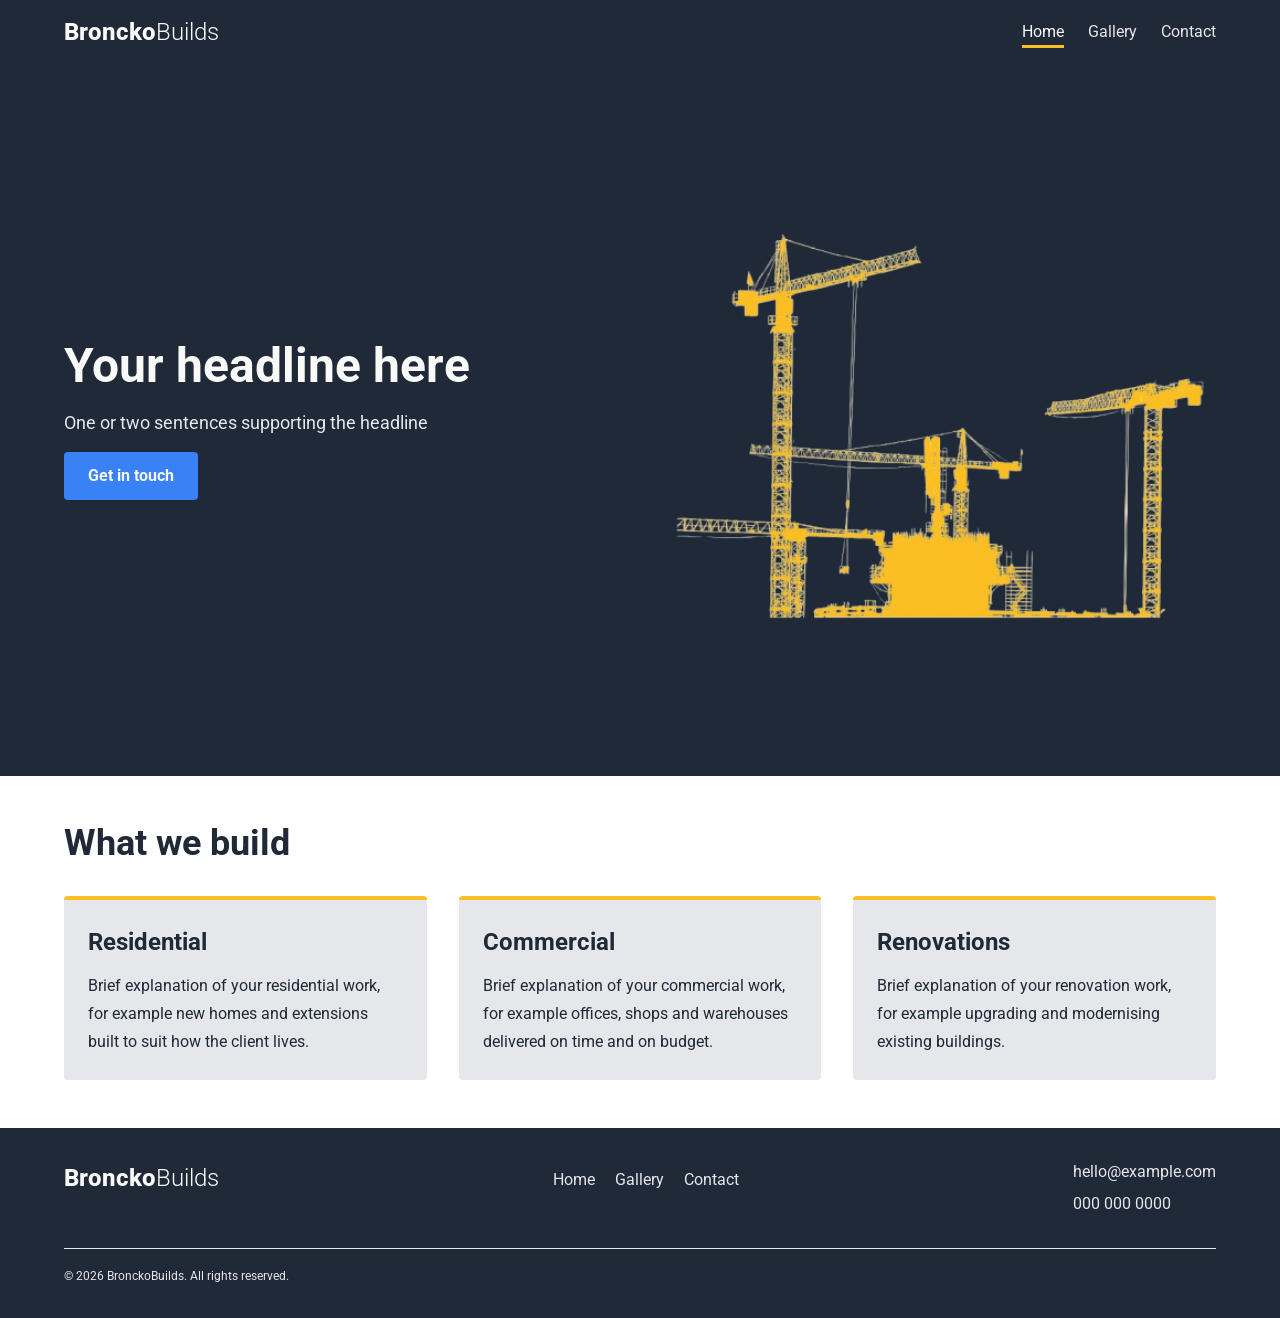
==== index.html @ 279ed34f "services section added" ====
<!DOCTYPE html>
<html lang="en">
<head>
    <meta charset="UTF-8">
    <meta name="viewport" content="width=device-width, initial-scale=1.0">
    <link rel="stylesheet" href="./css/index.css">
    
    <!-- Preconnect: warms up DNS + TCP + TLS to Google's font servers -->
    <link rel="preconnect" href="https://fonts.googleapis.com">
    <link rel="preconnect" href="https://fonts.gstatic.com" crossorigin>

<!-- The font itself — only the weights you actually use -->
    <link href="https://fonts.googleapis.com/css2?family=Roboto:wght@300;400;500;700;800&display=swap" rel="stylesheet">   
    <title>Business Landing Page</title>
</head>
<body>
 
    <!-- Header -->
    <header class="nav-bar">
        <a href="index.html" class="logo">Broncko<span class="span-logo">Builds</span></a>

        <input type="checkbox" id="nav-toggle" class="nav-check" aria-label="Toggle Menu">
          <label for="nav-toggle" class="nav-toggle" aria-hidden="true">
             <span class="bar"></span>
             <span class="bar"></span>
             <span class="bar"></span>
          </label>
        <nav class="main-nav" aria-label="Main">
          <ul class="nav-links">
             <li><a href="index.html" class="nav-link" aria-current="page">Home</a></li>
             <li><a href="gallery.html" class="nav-link">Gallery</a></li>
             <li><a href="contact.html" class="nav-link">Contact</a></li>
          </ul>
    </nav>
    </header>

    <!-- Main Content -->
     <main>
     <section class="hero" aria-labelledby="hero-title">
       <div class="hero-text">
        <h1 id="hero-title" class="hero-title">Your headline here</h1>
        <p class="hero-subtitle">One or two sentences supporting the headline</p>
        <a href="contact.html" class="hero-button">Get in touch</a>
       </div>

       <img src="./assets/images/hero-image.png" alt="hero image" class="hero-image">
     </section>

     <section class="services" aria-labelledby="services-title">
        <h2 id="services-title" class="section-title">What we build</h2>

        <ul class="service-list">
            <li class="service-card">
                <h3 class="service-title">Residential</h3>
                <p class="service-text">Brief explanation of your residential work, 
                    for example new homes and extensions built to suit how the client lives.</p>
            </li>

            <li class="service-card">
                <h3 class="service-title">Commercial</h3>
                <p class="service-text">Brief explanation of your commercial work, 
                    for example offices, shops and warehouses delivered on time and on budget.</p>
            </li>

            <li class="service-card">
                <h3 class="service-title">Renovations</h3>
                <p class="service-text">Brief explanation of your renovation work, 
                    for example upgrading and modernising existing buildings.</p>
            </li>
        </ul>
     </section>
     </main>

    <!-- Footer -->
     <footer class="site-footer">
        <div class="footer-content">
            <a href="index.html" class="footer-brand">Broncko<span class="span-logo">Builds</span></a>

            <nav aria-label="Footer">
                <ul class="footer-links">
                <li><a href="index.html" class="footer-link">Home</a></li>
                <li><a href="gallery.html" class="footer-link">Gallery</a></li>
                <li><a href="contact.html" class="footer-link">Contact</a></li> 
                </ul>
            </nav>

            <address class="footer-contact">
            <a href="mailto:hello@example.com" class="footer-link">hello@example.com</a>
            <a href="tel:+27000000000" class="footer-link">000 000 0000</a>
        </address>
        </div>
     
     <p class="footer-legal"><small>&copy; 2026 BronckoBuilds. All rights reserved.</small></p>
     </footer>
</body>
</html>
---- css/index.css ----
:root {
    /* ── Colors ── */
    --dark-background-color: #1F2937;
    --header-logo-text-color: #F9FAF8;
    --header-link-text-color: #E5E7EB;
    --hero-main-text-color: #F9FAF8;
    --hero-secondary-text-color: #E5E7EB;
    --information-header-text-color: #1F2937;
    --quote-section-background: #E5E7EB;
    --quote-text-color: #1F2937;
    --button-background-color: #3882F6;
    --accent-color: #FBBF24;
    
     /* ── Type Scale (sizes) ── */
    --text-base:  1.125rem;  /* 18px — secondary, links */
    --text-lg:    1.5rem;    /* 24px — logo */
    --text-2xl:   2.25rem;   /* 36px — info headers, quotes */
    --text-3xl:   3rem;      /* 48px — hero */

    /* ── Line-Height ── */
    --leading-tight:   1.1; /* Large headings (hero, info headers) — short text, rarely wraps */
    --leading-normal:  1.5; /* Body text, links, secondary text — your default */
    --leading-relaxed: 1.75; /* Quotes, long paragraphs, any multi-line block you want to breathe */


    /* ── Weights ── */
    --font-weight-light:     300;
    --font-weight-normal:    400;
    --font-weight-medium:    500;
    --font-weight-bold:      700;
    --font-weight-extrabold: 800;

       /* ── Fonts ── */
    --font-sans: 'Roboto', system-ui, sans-serif;

    /* ── Page Gutter ── */
    --page-gutter: max(2rem, calc((100% - 72rem) / 2)); 
    
}

html {
    scroll-behavior: smooth;
}

@media (prefers-reduced-motion: reduce) {
    html {
    scroll-behavior: auto;
    }
}   

/* ── Reset ── */
*, *::before, *::after { 
    box-sizing: border-box;
}


* {
    margin: 0; 
    padding: 0; 
}

body {
font-family: var(--font-sans);
line-height: var(--leading-normal);
-webkit-font-smoothing: antialiased;
min-height: 100vh;
display: flex;
flex-direction: column;
}

main {
    flex: 1;
}

.nav-bar {
    position: sticky;
    top: 0;
    z-index: 100;
    display: flex;
    flex-wrap: wrap; /* lets the nav drop below the logo */
    justify-content: space-between;
    align-items: center;
    min-height: 4rem;
    padding: 0 var(--page-gutter);
    background: var(--dark-background-color);
    ;
}

.logo {
    color: var(--header-logo-text-color);
    text-decoration: none;
    font-weight: var(--font-weight-extrabold);
    font-size: 24px;

}

.span-logo {
    font-weight: var(--font-weight-light);
    color: var(--header-logo-text-color);

}

/* Hidden visually but NOT display:none, so it stays keyboard-focusable */
.nav-check {
    position: absolute;
    opacity: 0;
    width: 1px;
    height: 1px;
}

/* ------ Hamburger (the label) ------ */
.nav-toggle {
    display: block;
    cursor: pointer;
    padding: 0.5rem;
}

.bar {
    display: block;
    width: 24px;
    height: 3px;
    margin: 5px 0;
    background: var(--header-link-text-color);
    transition: transform 0.25s, opacity 0.25s;
}

.nav-check:focus-visible + .nav-toggle {
    outline: 2px solid var(--button-background-color);
    outline-offset: 4px;
}

.nav-check:checked + .nav-toggle .bar:nth-child(1) {
    transform: translateY(8px) rotate(45deg);
}

.nav-check:checked + .nav-toggle .bar:nth-child(2) {
    opacity: 0;
}

.nav-check:checked + .nav-toggle .bar:nth-child(3) {
    transform: translateY(-8px) rotate(-45deg);
}

.main-nav {
    display: none;
    width: 100%;
    max-height: calc(100vh - 4rem);
    overflow-y: auto;
}

.nav-check:checked ~ .main-nav {
    display: block;
}

.nav-links {
    list-style: none;
    margin: 0;
    padding: 0;
}

.nav-link {
    display: block;
    padding: 0.75rem 0;
    color: var(--header-link-text-color);
    text-decoration: none;
}

.nav-link:hover, .nav-link:focus-visible {
    color: var(--accent-color);
}

.nav-link[aria-current="page"] {
    color: var(--header-logo-text-color);
    text-decoration: underline;
    text-decoration-color: var(--accent-color);
    text-decoration-thickness: 3px;
    text-underline-offset: 0.5rem;

}

/* ---------- Desktop (768px and up) ---------- */
@media (min-width: 768px) {
    .nav-toggle, .nav-check {
        display: none;
    }

    .main-nav {
        display: block;
        width: auto;
        max-height: none;
        overflow: visible;
    }

    .nav-links {
        display: flex;
        gap: 1.5rem;
    }

    .nav-link {
        padding: 0;
    }
}

.hero {
    display: flex;
    flex-direction: column;
    gap: 2rem;
    padding: 3rem var(--page-gutter);
    background: var(--dark-background-color);
}

.hero-text {
    display: flex;
    flex-direction: column;
    align-items: flex-start;
    gap: 1rem;
}

.hero-title {
    font-size: var(--text-3xl);
    line-height: var(--leading-tight);
    color: var(--hero-main-text-color);
}

.hero-subtitle {
    font-size: var(--text-base);
    color: var(--hero-secondary-text-color);
}

.hero-button {
    padding: 0.75rem 1.5rem;
    background: var(--button-background-color);
    color: var(--header-logo-text-color);
    text-decoration: none;
    font-weight: var(--font-weight-bold);
    border-radius: 0.25rem;
}

.hero-button:hover,
.hero-button:focus-visible {
    background: var(--accent-color);
    color: var(--dark-background-color);
}

.hero-image {
    display: block;
    width: 100%;
    height: auto;
}

@media (min-width: 768px) {

    .hero {
        flex-direction: row;
        align-items: center;
         gap: 3rem;               /* more breathing room between text and image */
        padding: 5rem var(--page-gutter);
    }

    .hero-text, .hero-image {
        flex: 1;
        min-width: 0;
    }

    .hero-title {
        font-size: var(--text-3xl);
    }
}

.services {
    padding: 3rem var(--page-gutter);
}

.section-title {
    margin-bottom: 2rem;
    font-size: var(--text-2xl);
    line-height: var(--leading-tight);
    color: var(--information-header-text-color);
}

.service-list {
    list-style: none;
    display: flex;
    flex-direction: column;
    gap: 1.5rem;
}

.service-card {
    padding: 1.5rem;
    background: var(--quote-section-background);
    border-top: 4px solid var(--accent-color);
    border-radius: 0.25rem;
}

.service-title {
    margin-bottom: 0.75rem;
    font-size: var(--text-lg);
    color: var(--information-header-text-color);

}

.service-text {
    color: var(--information-header-text-color);
    line-height: var(--leading-relaxed);
}

@media (min-width: 768px) {
    .services {
        padding: 5rem --page-gutter;
    }

    .service-list {
        flex-direction: row;
        gap: 2rem;
    }

    .service-card {
        flex: 1;
        min-width: 0;
    }
}

/* ---------- Footer ---------- */
.site-footer {
    background: var(--dark-background-color);
    color: var(--header-link-text-color);
    padding: 2rem var(--page-gutter);
}

.footer-content {
    display: flex;
    flex-direction: column;
    gap: 1.5rem;
}

.footer-brand {
    color: var(--header-logo-text-color);
    font-weight: var(--font-weight-extrabold);
    font-size: var(--text-lg);
    font-weight: var(--font-weight-extrabold);
    font-size: var(--text-lg);
    text-decoration: none;
    

}

.footer-links {
    list-style: none;
    display: flex;
    flex-direction: column;
    gap: 0.5rem;
}

.footer-contact {
    font-style: normal;
    display: flex;
    flex-direction: column;
    gap: 0.5rem;
}

.footer-link {
    color: var(--header-link-text-color);
    text-decoration: none;
}

.footer-link:hover,
.footer-link:focus-visible {
    color: var(--accent-color);
}

.footer-legal {
    margin-top: 2rem;
    padding-top: 1rem;
    border-top: 1px solid var(--header-link-text-color);
    font-size: 0.875rem;
}

@media (min-width: 768px) {
    .site-footer { padding: 2rem var(--page-gutter); }

    .footer-content {
        flex-direction: row;
        justify-content: space-between;
    }

    .footer-links {
        flex-direction: row;
        gap: 1.25rem;
    }

    .footer-content nav {
        margin-top: 0.5rem;
    }
}
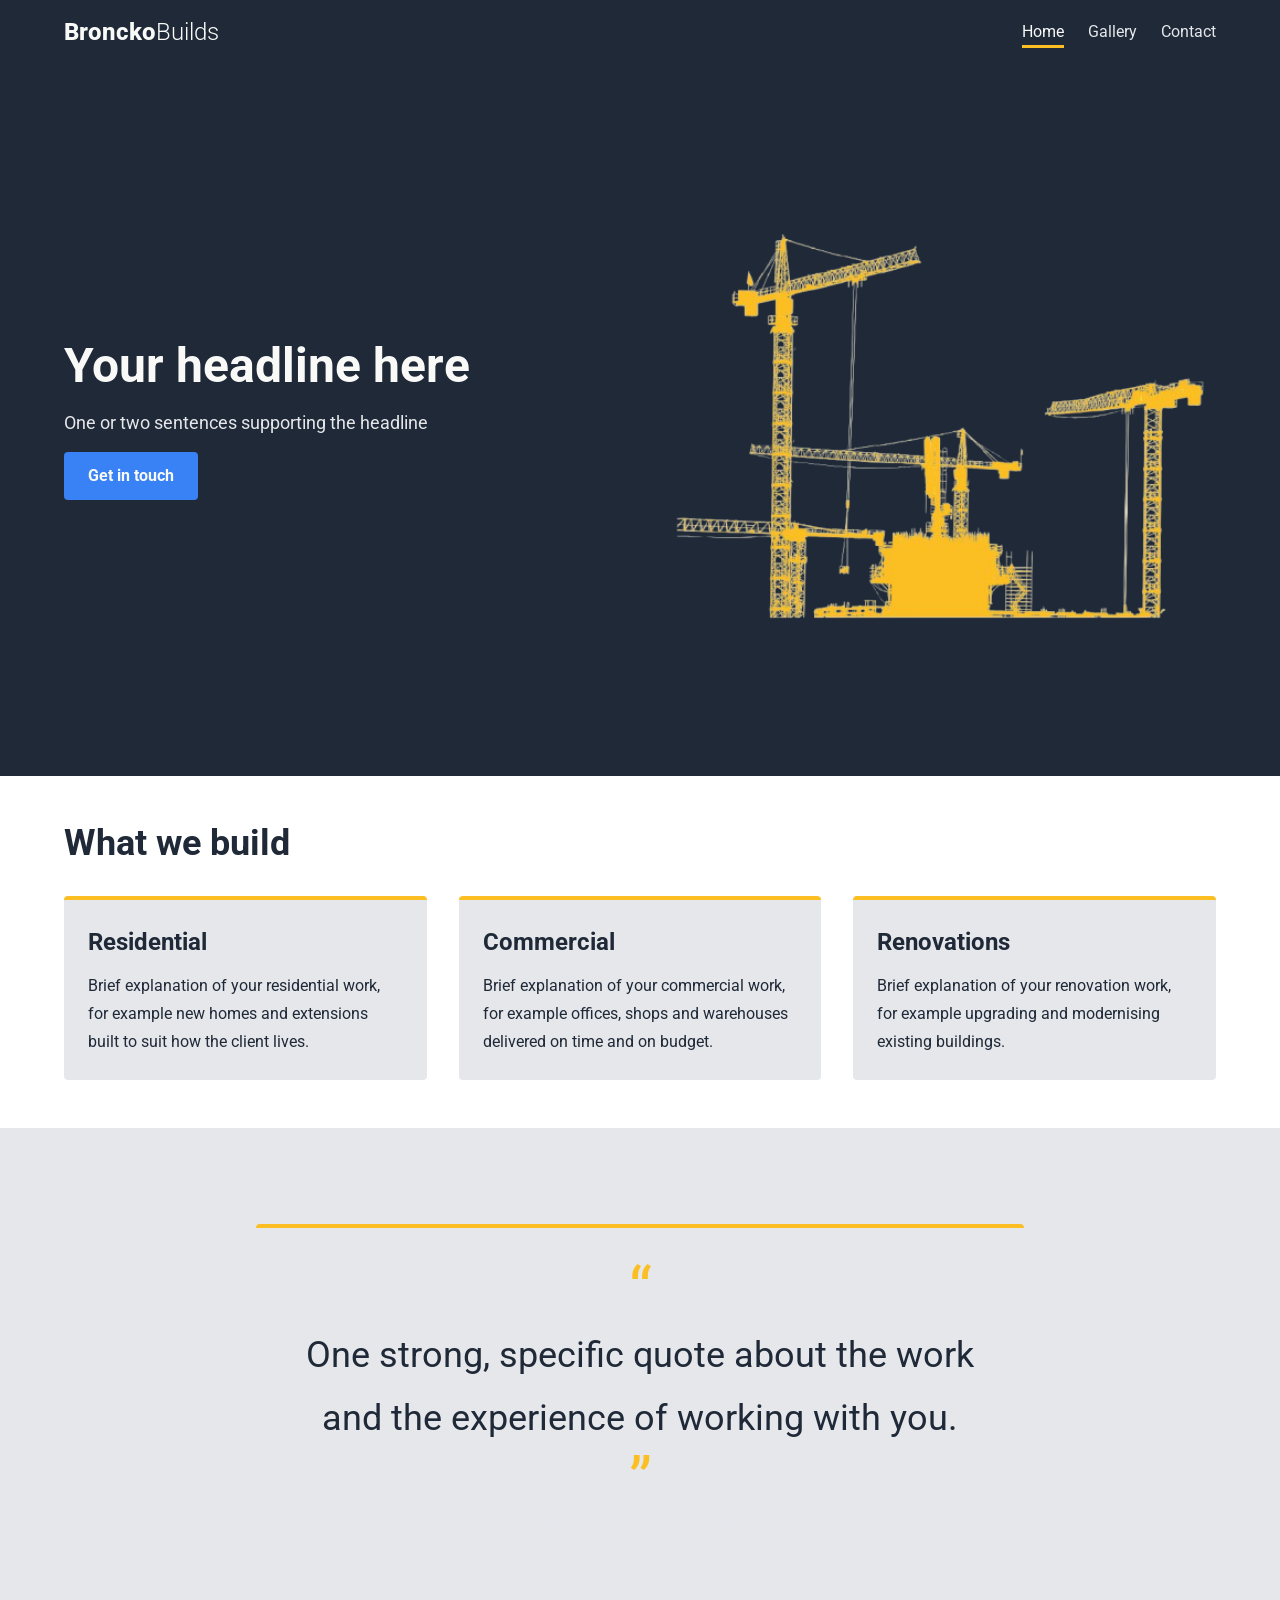
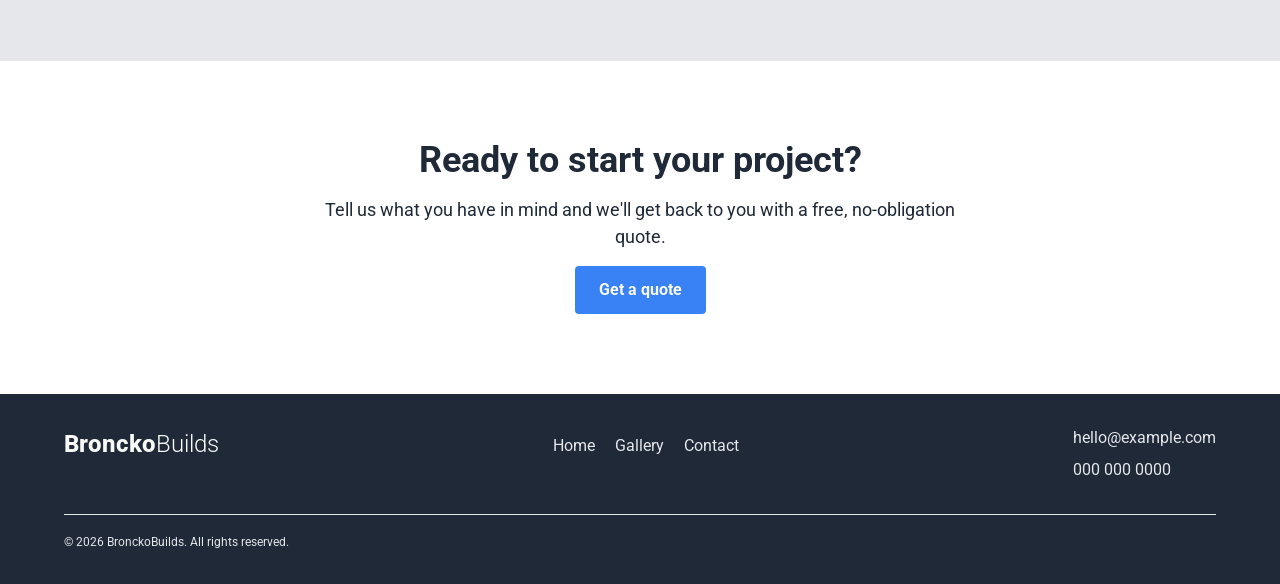
==== commit 3696959b: "review section and quote section added" ====
--- a/index.html
+++ b/index.html
@@ -69,6 +69,24 @@
             </li>
         </ul>
      </section>
+
+     <section class="review" aria-labelledby="review-title">
+         <h2 id="review-title" class="visually-hidden">Client review</h2>
+
+         <figure class="review-figure">
+            <blockquote class="review-quote">
+                <p>One strong, specific quote about the work and the experience of working with you.</p>
+            </blockquote>
+            <figcaption class="review-author">Client Name, Suburb or Company</figcaption>
+         </figure>
+     </section>
+
+     <section class="cta" aria-labelledby="cta-title">
+        <h2 id="cta-title" class="cta-title">Ready to start your project?</h2>
+        <p class="cta-text">Tell us what you have in mind and 
+            we'll get back to you with a free, no-obligation quote.</p>
+          <a href="contact.html" class="cta-button">Get a quote</a>
+     </section>
      </main>
 
     <!-- Footer -->
--- a/css/index.css
+++ b/css/index.css
@@ -321,6 +321,113 @@
     }
 }
 
+.visually-hidden {
+    position: absolute;
+    width: 1px;
+    height: 1px;
+    overflow: hidden;
+    clip-path: inset(50%);
+    white-space: nowrap;
+}
+
+.review {
+    padding: 4rem var(--page-gutter);
+    background: var(--quote-section-background);
+}
+
+.review-figure {
+    max-width: 48rem;
+    margin: 0 auto;
+    padding: 2rem 1.5rem;          
+    border-top: 4px solid var(--accent-color);
+    border-radius: 0.25rem;
+    text-align: center;
+}
+
+.review-quote {
+    position: relative;
+    font-size: var(--text-lg);
+    line-height: var(--leading-relaxed);
+    color: var(--quote-text-color);
+}
+
+.review-quote::before {
+    content: "\201C";
+    display: block;
+    font-size: 4rem;
+    line-height: 1;
+    color: var(--accent-color);
+}
+
+.review-quote::after {
+    content: "\201D";        
+    display: block;
+    height: 2rem;            
+    font-size: 4rem;
+    line-height: 1;
+    color: var(--accent-color);
+}
+
+.review-author {
+    margin-top: 1.5rem;
+    font-size: var(--text-base);
+    color: var(--hero-secondary-text-color);
+}
+
+@media (min-width: 768px) {
+    .review {
+        padding: 6rem var(--page-gutter);
+
+        .review-quote {
+            font-size: var(--text-2xl);
+        }
+    }
+}
+
+.cta {
+    display: flex;
+    flex-direction: column;
+    align-items: center;
+    gap: 1rem;
+    padding: 4rem var(--page-gutter);
+    text-align: center;
+}
+
+.cta-title {
+    font-size: var(--text-2xl);
+    line-height: var(--leading-tight);
+    color: var(--dark-background-color);
+}
+
+.cta-text {
+    max-width: 40rem;
+    font-size: var(--text-base);
+    color: var(--dark-background-color);
+}
+
+.cta-button {
+    padding: 0.75rem 1.5rem;
+    background: var(--button-background-color);
+    color: var(--header-logo-text-color);
+    text-decoration: none;
+    font-weight: var(--font-weight-bold);
+    border-radius: 0.25rem;
+
+}
+
+.cta-button:hover,
+.cta-button:focus-visible {
+    background: var(--accent-color);
+    color: var(--dark-background-color);
+}
+
+@media (min-width: 768px) {
+    .cta {
+        padding: 5rem var(--page-gutter);
+    }
+}
+
+
 /* ---------- Footer ---------- */
 .site-footer {
     background: var(--dark-background-color);
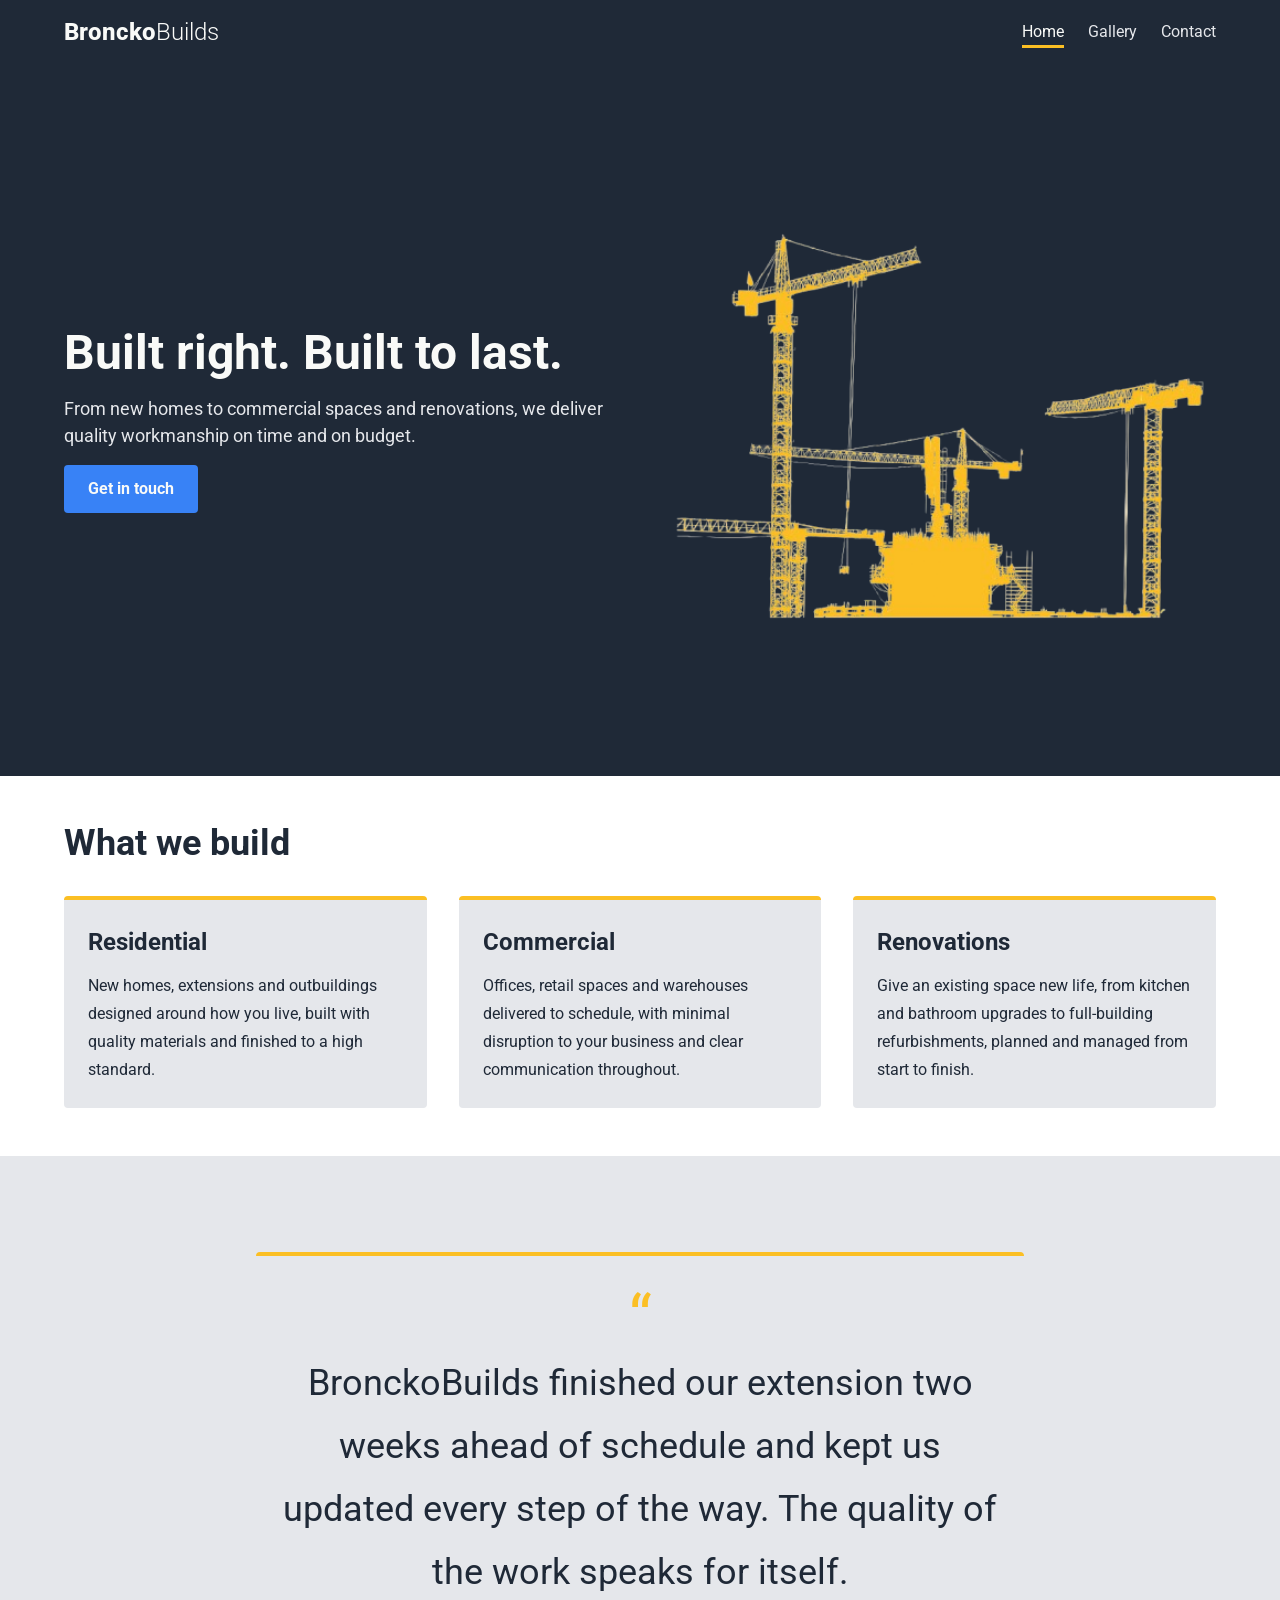
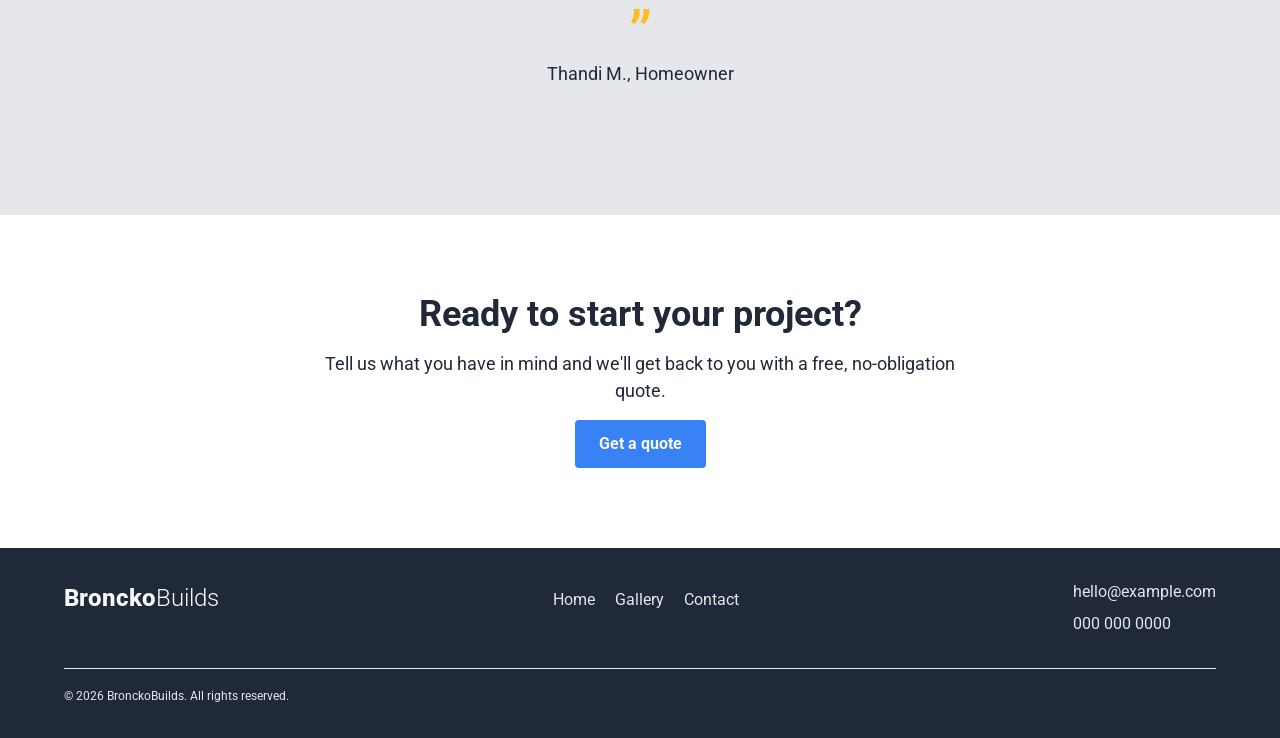
==== commit 8431f6c4: "pseudo information added" ====
--- a/index.html
+++ b/index.html
@@ -38,8 +38,8 @@
      <main>
      <section class="hero" aria-labelledby="hero-title">
        <div class="hero-text">
-        <h1 id="hero-title" class="hero-title">Your headline here</h1>
-        <p class="hero-subtitle">One or two sentences supporting the headline</p>
+        <h1 id="hero-title" class="hero-title">Built right. Built to last.</h1>
+        <p class="hero-subtitle">From new homes to commercial spaces and renovations, we deliver quality workmanship on time and on budget.</p>
         <a href="contact.html" class="hero-button">Get in touch</a>
        </div>
 
@@ -52,20 +52,20 @@
         <ul class="service-list">
             <li class="service-card">
                 <h3 class="service-title">Residential</h3>
-                <p class="service-text">Brief explanation of your residential work, 
-                    for example new homes and extensions built to suit how the client lives.</p>
+                <p class="service-text">New homes, extensions and outbuildings designed around how you live, 
+                    built with quality materials and finished to a high standard.</p>
             </li>
 
             <li class="service-card">
                 <h3 class="service-title">Commercial</h3>
-                <p class="service-text">Brief explanation of your commercial work, 
-                    for example offices, shops and warehouses delivered on time and on budget.</p>
+                <p class="service-text">Offices, retail spaces and warehouses delivered to schedule, 
+                    with minimal disruption to your business and clear communication throughout.</p>
             </li>
 
             <li class="service-card">
                 <h3 class="service-title">Renovations</h3>
-                <p class="service-text">Brief explanation of your renovation work, 
-                    for example upgrading and modernising existing buildings.</p>
+                <p class="service-text">Give an existing space new life, from kitchen and bathroom upgrades to full-building refurbishments, 
+                    planned and managed from start to finish.</p>
             </li>
         </ul>
      </section>
@@ -75,9 +75,10 @@
 
          <figure class="review-figure">
             <blockquote class="review-quote">
-                <p>One strong, specific quote about the work and the experience of working with you.</p>
+                <p>BronckoBuilds finished our extension two weeks ahead of schedule and kept us updated every step of the way. 
+                    The quality of the work speaks for itself.</p>
             </blockquote>
-            <figcaption class="review-author">Client Name, Suburb or Company</figcaption>
+            <figcaption class="review-author">Thandi M., Homeowner</figcaption>
          </figure>
      </section>
 
--- a/css/index.css
+++ b/css/index.css
@@ -371,7 +371,7 @@
 .review-author {
     margin-top: 1.5rem;
     font-size: var(--text-base);
-    color: var(--hero-secondary-text-color);
+    color: var(--dark-background-color);
 }
 
 @media (min-width: 768px) {
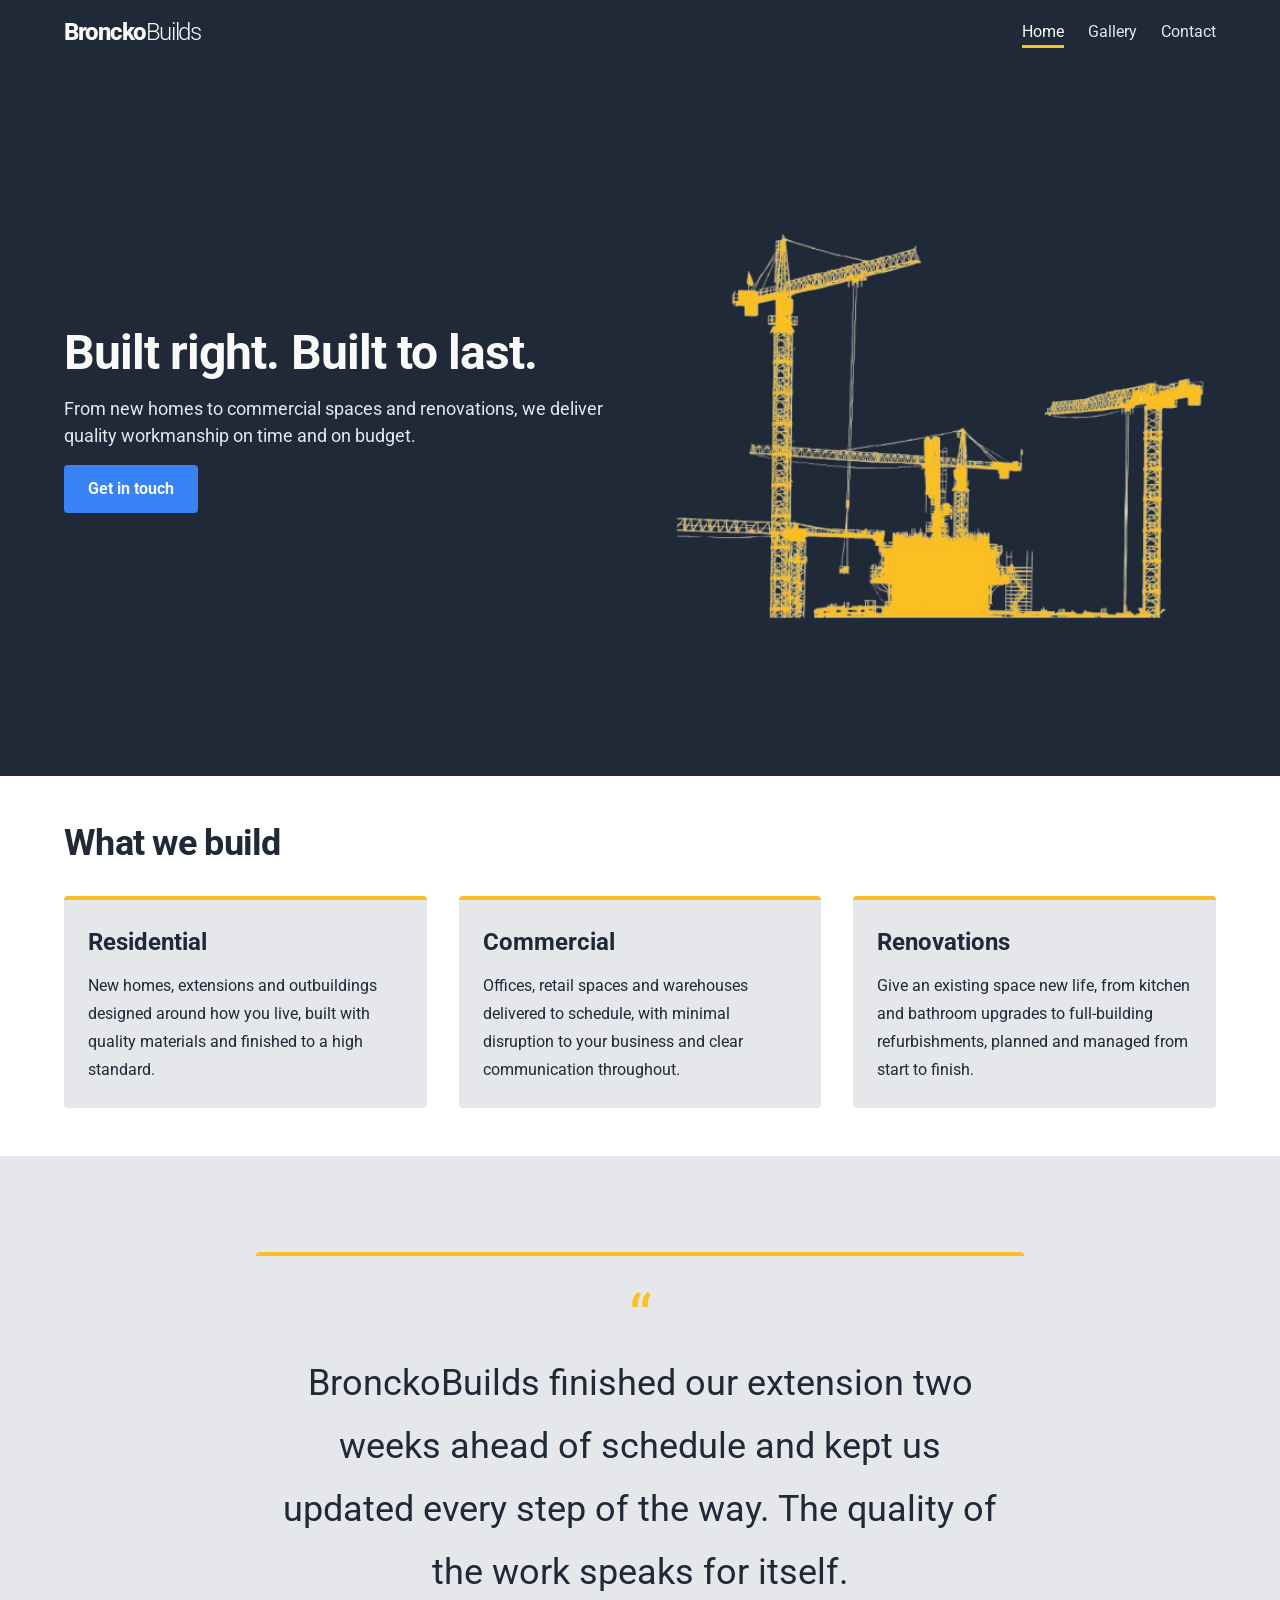
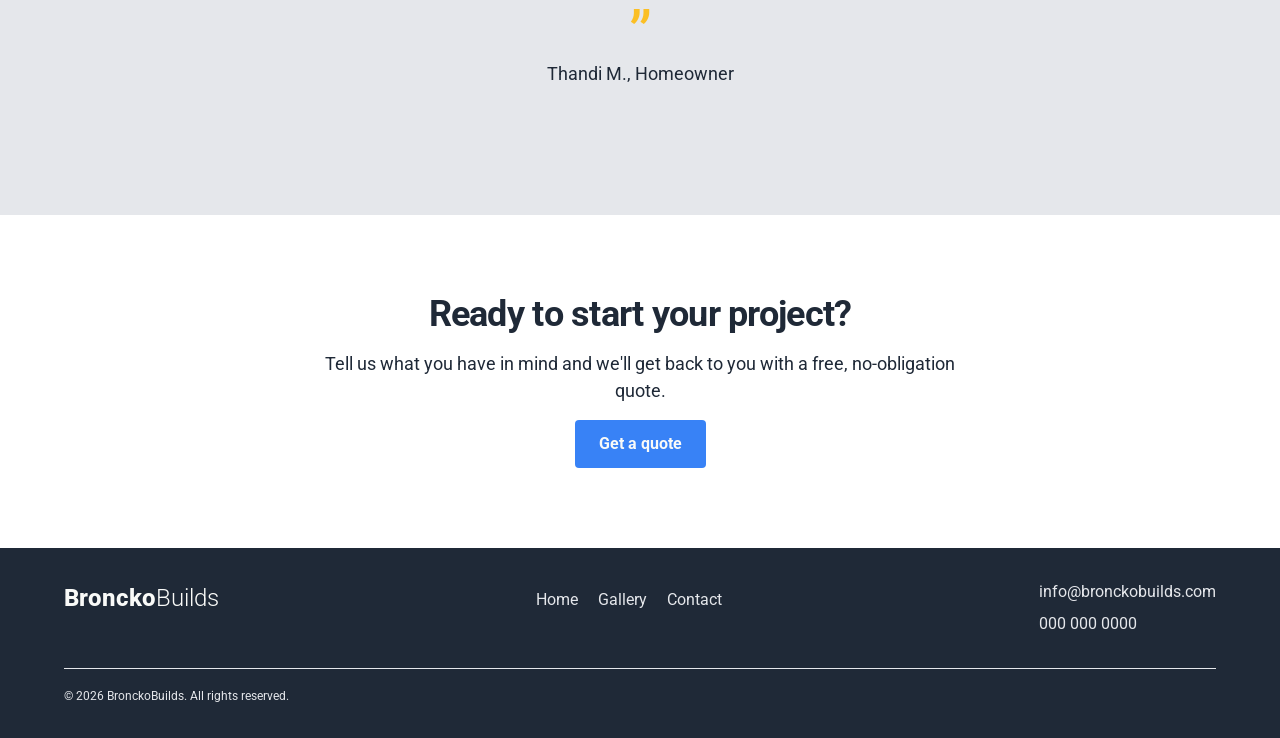
==== commit cd946d60: "final polish" ====
--- a/index.html
+++ b/index.html
@@ -104,7 +104,7 @@
             </nav>
 
             <address class="footer-contact">
-            <a href="mailto:hello@example.com" class="footer-link">hello@example.com</a>
+            <a href="mailto:hello@example.com" class="footer-link">info@bronckobuilds.com</a>
             <a href="tel:+27000000000" class="footer-link">000 000 0000</a>
         </address>
         </div>
--- a/css/index.css
+++ b/css/index.css
@@ -84,7 +84,6 @@
     min-height: 4rem;
     padding: 0 var(--page-gutter);
     background: var(--dark-background-color);
-    ;
 }
 
 .logo {
@@ -92,6 +91,7 @@
     text-decoration: none;
     font-weight: var(--font-weight-extrabold);
     font-size: 24px;
+    letter-spacing: -0.06em;
 
 }
 
@@ -114,6 +114,7 @@
     display: block;
     cursor: pointer;
     padding: 0.5rem;
+    position: relative;
 }
 
 .bar {
@@ -221,6 +222,7 @@
     font-size: var(--text-3xl);
     line-height: var(--leading-tight);
     color: var(--hero-main-text-color);
+    letter-spacing: -0.02em;
 }
 
 .hero-subtitle {
@@ -277,6 +279,7 @@
     font-size: var(--text-2xl);
     line-height: var(--leading-tight);
     color: var(--information-header-text-color);
+    letter-spacing: -0.02em;
 }
 
 .service-list {
@@ -397,6 +400,7 @@
     font-size: var(--text-2xl);
     line-height: var(--leading-tight);
     color: var(--dark-background-color);
+    letter-spacing: -0.02em;
 }
 
 .cta-text {
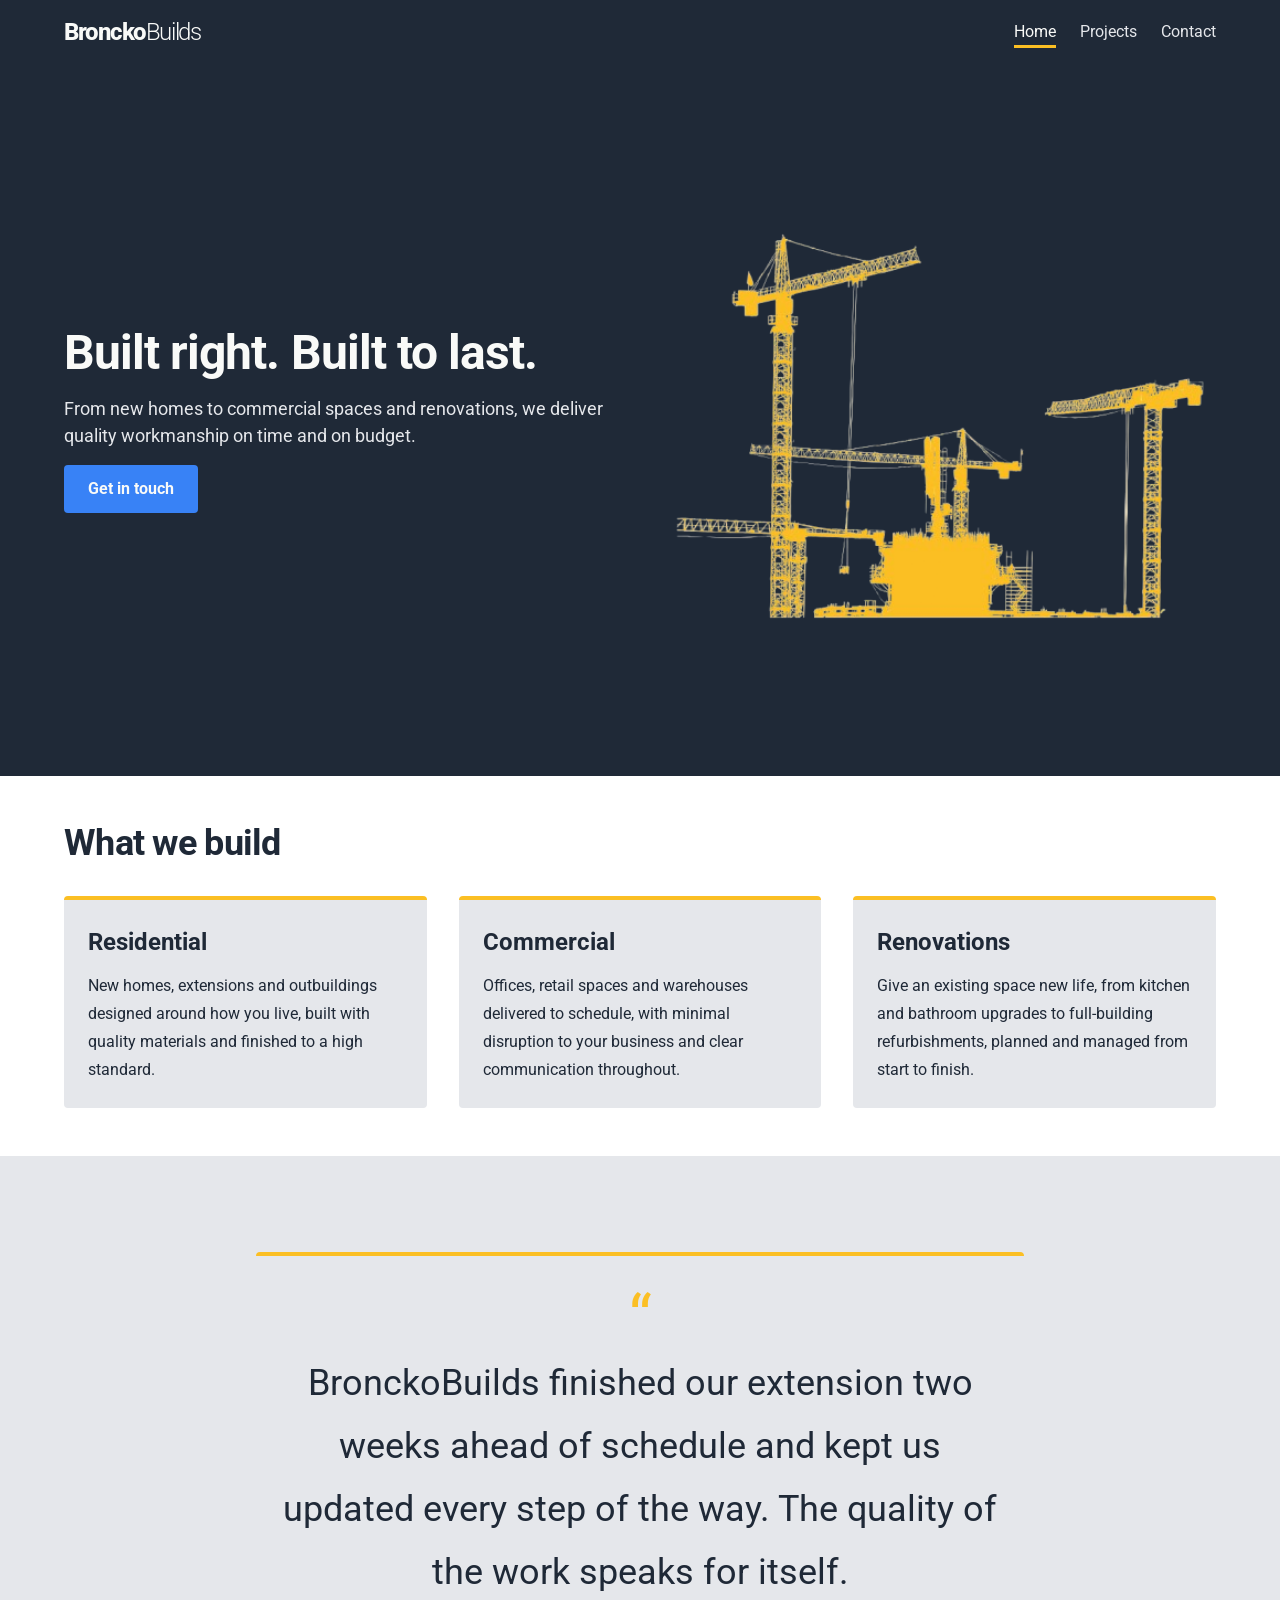
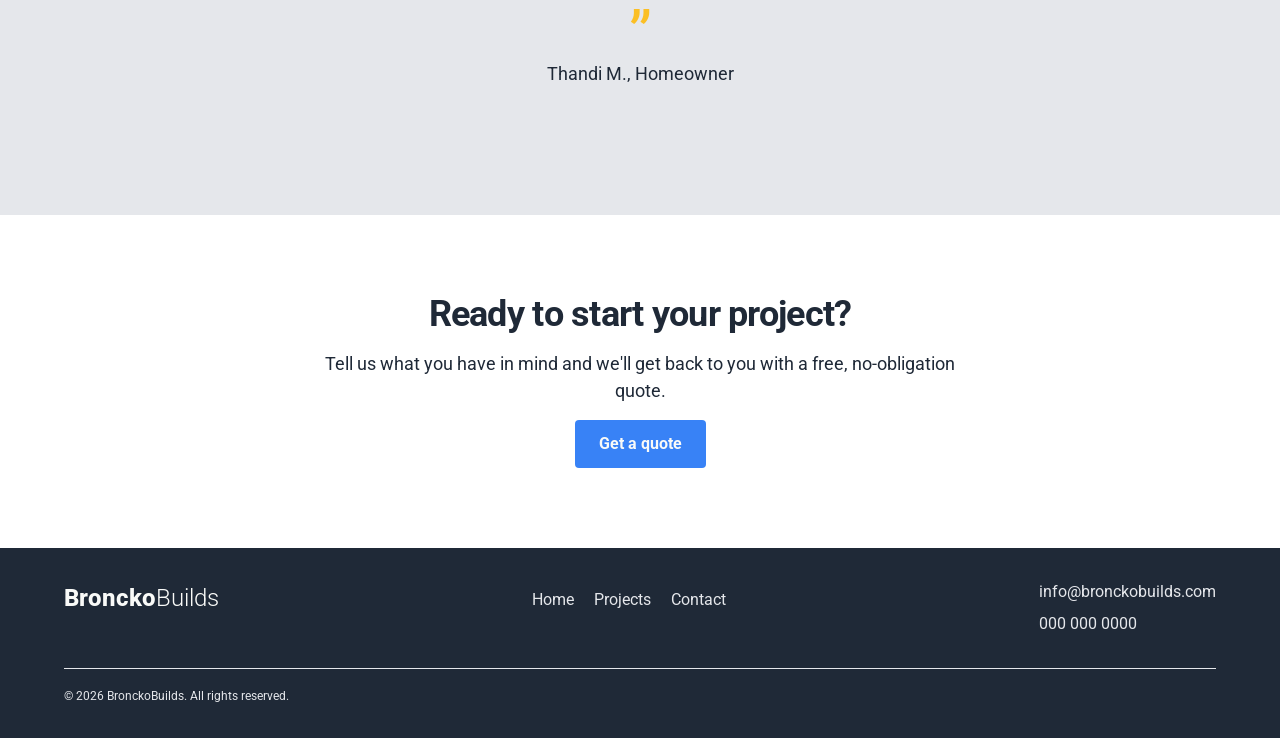
==== commit bc393c69: "Fixes/Additions" ====
--- a/index.html
+++ b/index.html
@@ -28,7 +28,7 @@
         <nav class="main-nav" aria-label="Main">
           <ul class="nav-links">
              <li><a href="index.html" class="nav-link" aria-current="page">Home</a></li>
-             <li><a href="gallery.html" class="nav-link">Gallery</a></li>
+             <li><a href="gallery.html" class="nav-link">Projects</a></li>
              <li><a href="contact.html" class="nav-link">Contact</a></li>
           </ul>
     </nav>
@@ -98,7 +98,7 @@
             <nav aria-label="Footer">
                 <ul class="footer-links">
                 <li><a href="index.html" class="footer-link">Home</a></li>
-                <li><a href="gallery.html" class="footer-link">Gallery</a></li>
+                <li><a href="gallery.html" class="footer-link">Projects</a></li>
                 <li><a href="contact.html" class="footer-link">Contact</a></li> 
                 </ul>
             </nav>
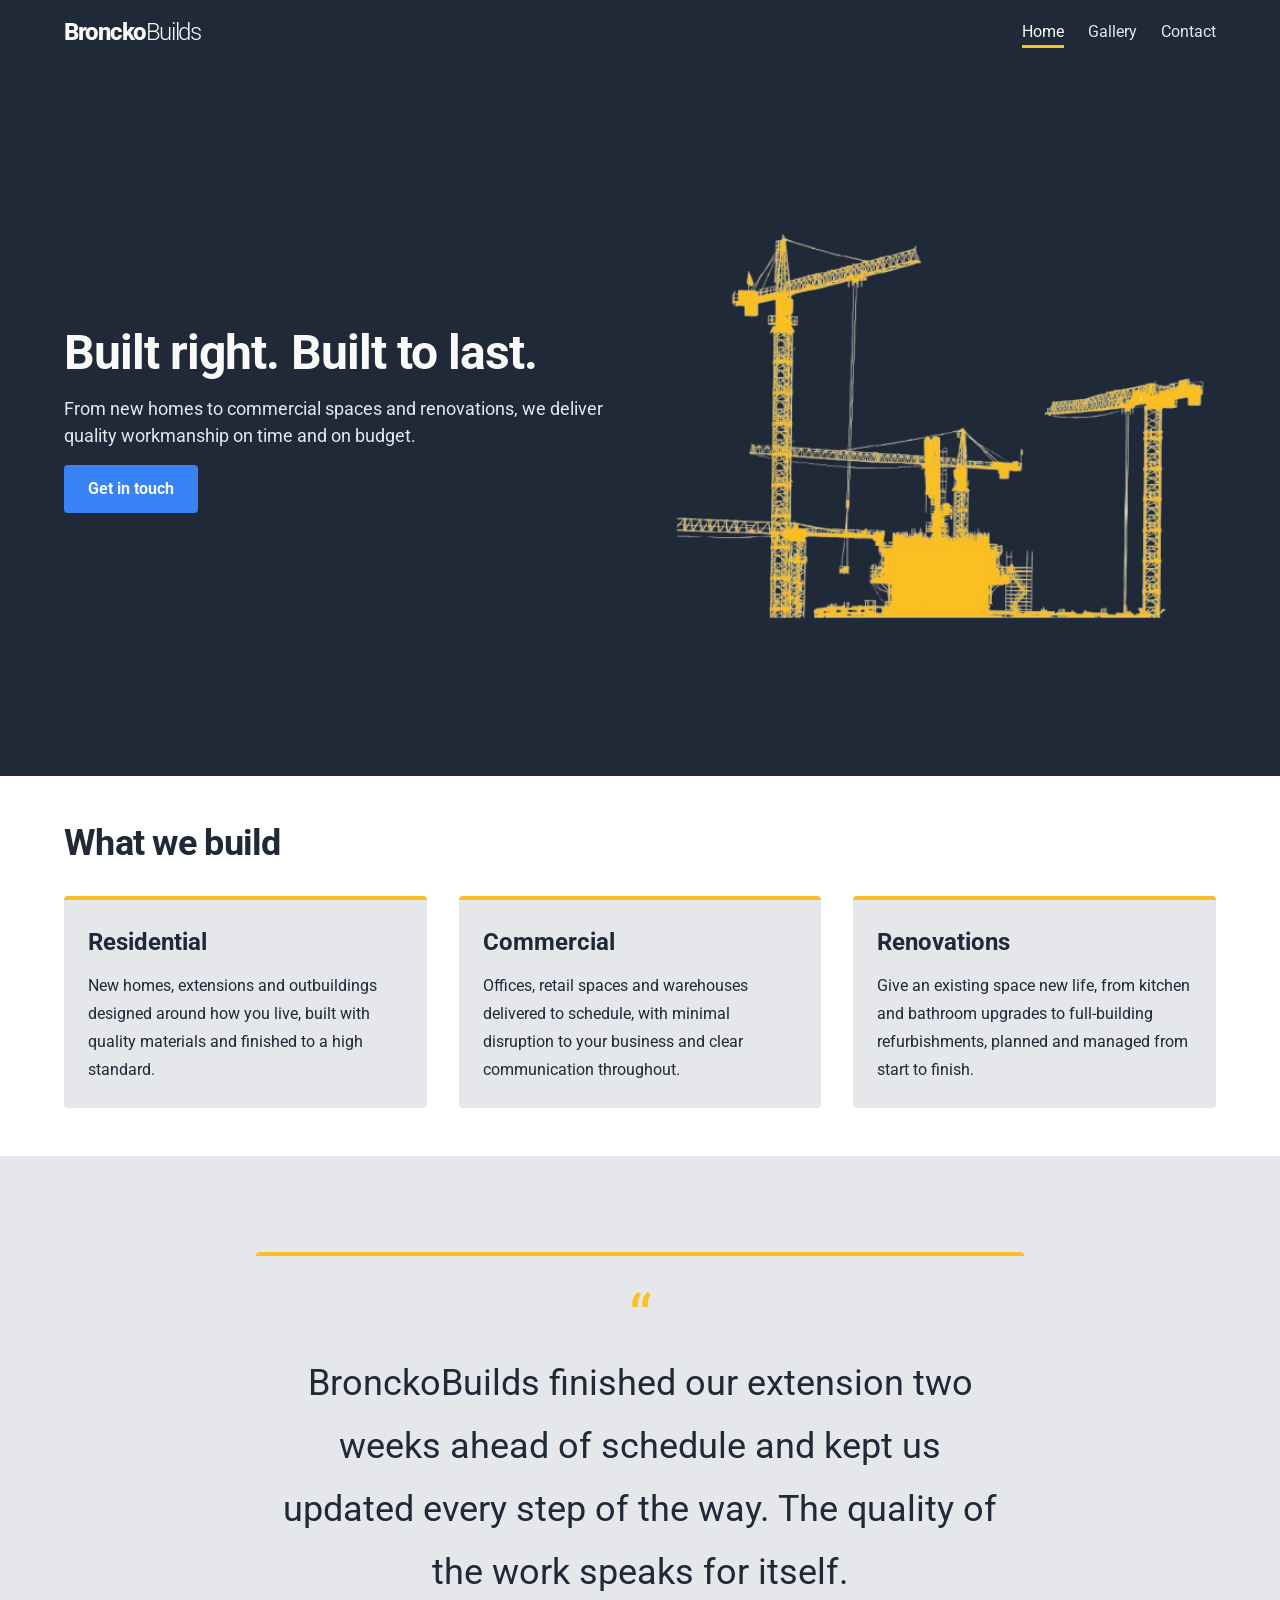
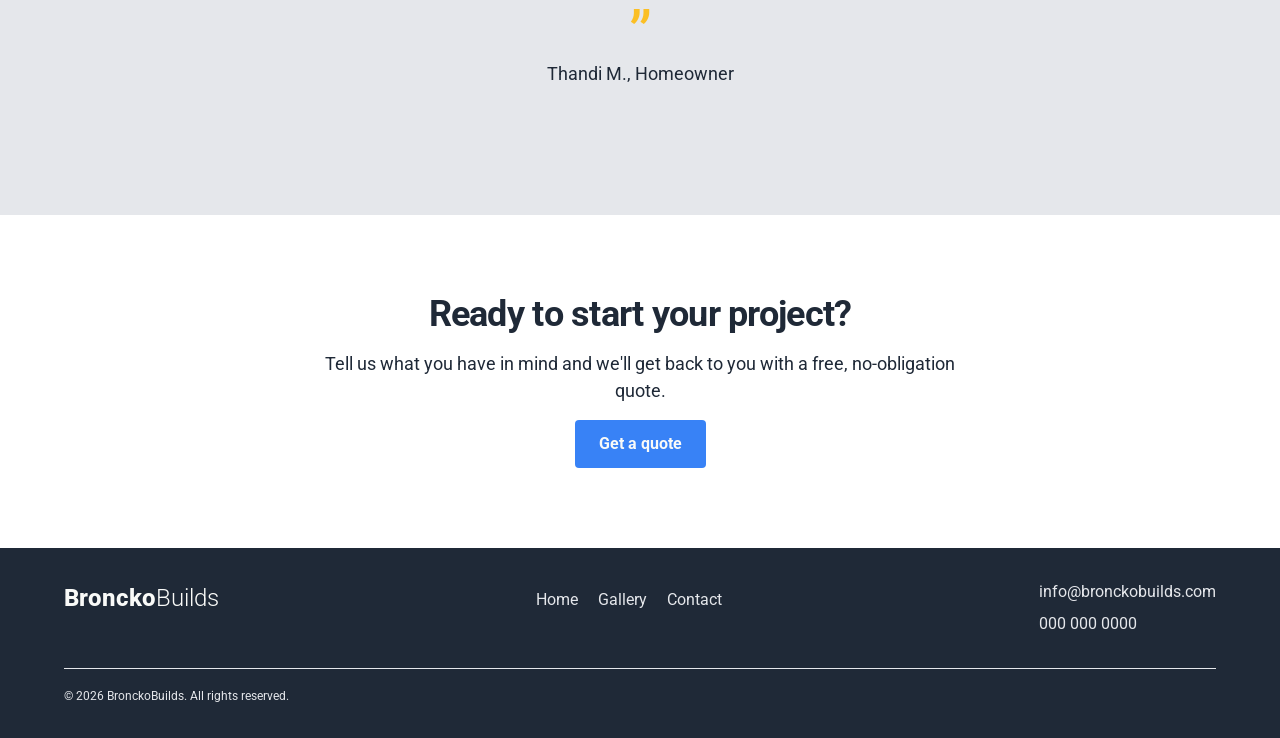
==== commit 1579aa1d: "Reverting Fix" ====
--- a/index.html
+++ b/index.html
@@ -28,7 +28,7 @@
         <nav class="main-nav" aria-label="Main">
           <ul class="nav-links">
              <li><a href="index.html" class="nav-link" aria-current="page">Home</a></li>
-             <li><a href="gallery.html" class="nav-link">Projects</a></li>
+             <li><a href="gallery.html" class="nav-link">Gallery</a></li>
              <li><a href="contact.html" class="nav-link">Contact</a></li>
           </ul>
     </nav>
@@ -98,7 +98,7 @@
             <nav aria-label="Footer">
                 <ul class="footer-links">
                 <li><a href="index.html" class="footer-link">Home</a></li>
-                <li><a href="gallery.html" class="footer-link">Projects</a></li>
+                <li><a href="gallery.html" class="footer-link">Gallery</a></li>
                 <li><a href="contact.html" class="footer-link">Contact</a></li> 
                 </ul>
             </nav>
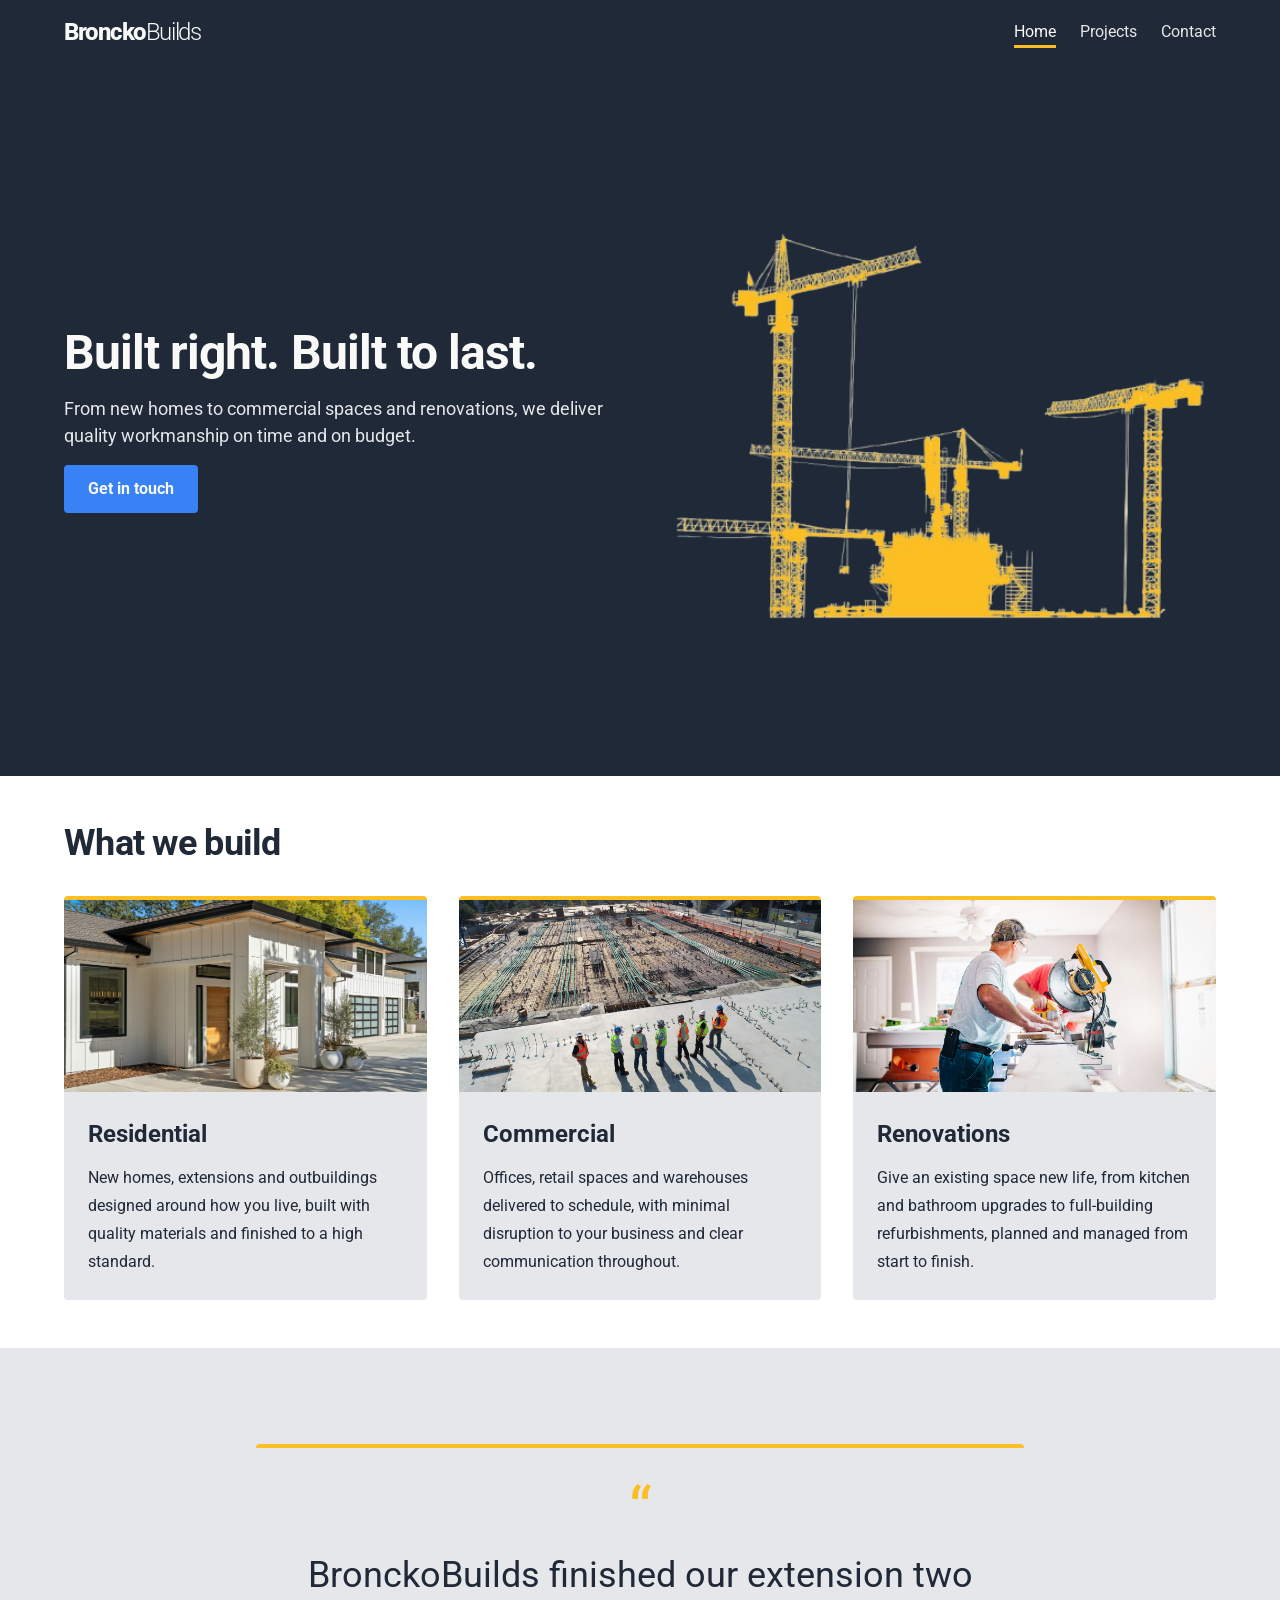
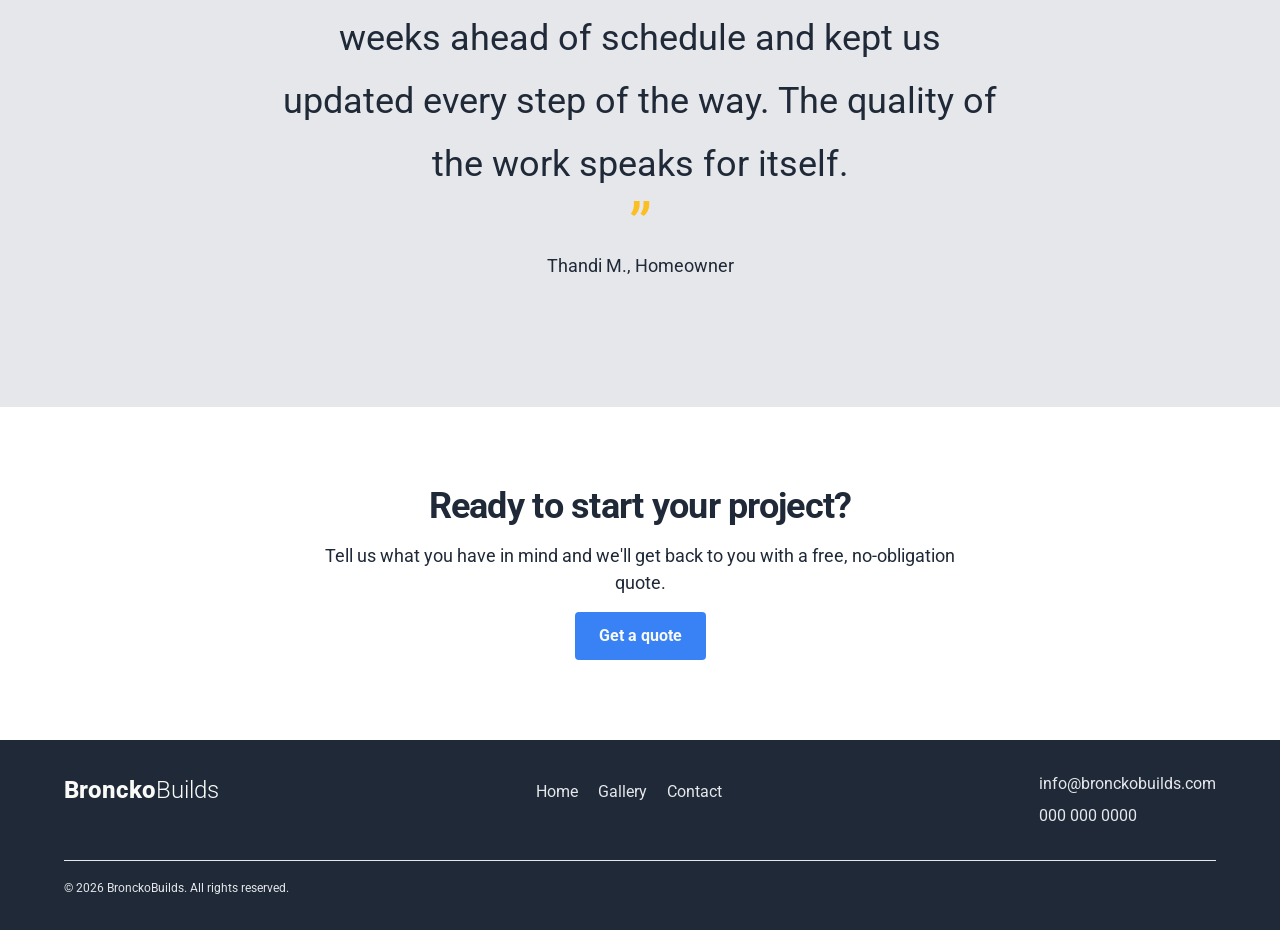
==== commit 6e9ce3c3: "landing page fixes" ====
--- a/index.html
+++ b/index.html
@@ -1,115 +1,179 @@
-<!DOCTYPE html>
+<!doctype html>
 <html lang="en">
-<head>
-    <meta charset="UTF-8">
-    <meta name="viewport" content="width=device-width, initial-scale=1.0">
-    <link rel="stylesheet" href="./css/index.css">
-    
+  <head>
+    <meta charset="UTF-8" />
+    <meta name="viewport" content="width=device-width, initial-scale=1.0" />
+    <link rel="stylesheet" href="./css/index.css" />
+
     <!-- Preconnect: warms up DNS + TCP + TLS to Google's font servers -->
-    <link rel="preconnect" href="https://fonts.googleapis.com">
-    <link rel="preconnect" href="https://fonts.gstatic.com" crossorigin>
+    <link rel="preconnect" href="https://fonts.googleapis.com" />
+    <link rel="preconnect" href="https://fonts.gstatic.com" crossorigin />
 
-<!-- The font itself — only the weights you actually use -->
-    <link href="https://fonts.googleapis.com/css2?family=Roboto:wght@300;400;500;700;800&display=swap" rel="stylesheet">   
+    <!-- The font itself — only the weights you actually use -->
+    <link
+      href="https://fonts.googleapis.com/css2?family=Roboto:wght@300;400;500;700;800&display=swap"
+      rel="stylesheet"
+    />
     <title>Business Landing Page</title>
-</head>
-<body>
- 
+  </head>
+  <body>
     <!-- Header -->
     <header class="nav-bar">
-        <a href="index.html" class="logo">Broncko<span class="span-logo">Builds</span></a>
+      <a href="index.html" class="logo"
+        >Broncko<span class="span-logo">Builds</span></a
+      >
 
-        <input type="checkbox" id="nav-toggle" class="nav-check" aria-label="Toggle Menu">
-          <label for="nav-toggle" class="nav-toggle" aria-hidden="true">
-             <span class="bar"></span>
-             <span class="bar"></span>
-             <span class="bar"></span>
-          </label>
-        <nav class="main-nav" aria-label="Main">
-          <ul class="nav-links">
-             <li><a href="index.html" class="nav-link" aria-current="page">Home</a></li>
-             <li><a href="gallery.html" class="nav-link">Gallery</a></li>
-             <li><a href="contact.html" class="nav-link">Contact</a></li>
-          </ul>
-    </nav>
+      <input
+        type="checkbox"
+        id="nav-toggle"
+        class="nav-check"
+        aria-label="Toggle Menu"
+      />
+      <label for="nav-toggle" class="nav-toggle" aria-hidden="true">
+        <span class="bar"></span>
+        <span class="bar"></span>
+        <span class="bar"></span>
+      </label>
+      <nav class="main-nav" aria-label="Main">
+        <ul class="nav-links">
+          <li>
+            <a href="index.html" class="nav-link" aria-current="page">Home</a>
+          </li>
+          <li><a href="gallery.html" class="nav-link">Projects</a></li>
+          <li><a href="contact.html" class="nav-link">Contact</a></li>
+        </ul>
+      </nav>
     </header>
 
     <!-- Main Content -->
-     <main>
-     <section class="hero" aria-labelledby="hero-title">
-       <div class="hero-text">
-        <h1 id="hero-title" class="hero-title">Built right. Built to last.</h1>
-        <p class="hero-subtitle">From new homes to commercial spaces and renovations, we deliver quality workmanship on time and on budget.</p>
-        <a href="contact.html" class="hero-button">Get in touch</a>
-       </div>
+    <main>
+      <section class="hero" aria-labelledby="hero-title">
+        <div class="hero-text">
+          <h1 id="hero-title" class="hero-title">
+            Built right. Built to last.
+          </h1>
+          <p class="hero-subtitle">
+            From new homes to commercial spaces and renovations, we deliver
+            quality workmanship on time and on budget.
+          </p>
+          <a href="contact.html" class="hero-button">Get in touch</a>
+        </div>
 
-       <img src="./assets/images/hero-image.png" alt="hero image" class="hero-image">
-     </section>
+        <img
+          src="./assets/images/hero-image.png"
+          alt="Construction cranes on an active building site"
+          class="hero-image"
+        />
+      </section>
 
-     <section class="services" aria-labelledby="services-title">
+      <section class="services" aria-labelledby="services-title">
         <h2 id="services-title" class="section-title">What we build</h2>
 
         <ul class="service-list">
-            <li class="service-card">
-                <h3 class="service-title">Residential</h3>
-                <p class="service-text">New homes, extensions and outbuildings designed around how you live, 
-                    built with quality materials and finished to a high standard.</p>
-            </li>
+          <li class="service-card">
+            <img
+              src="./assets/images/residential-card-image.jpg"
+              alt="Residential Image Example"
+              class="service-image"
+              width="400"
+              height="250"
+              loading="lazy"
+            />
+            <h3 class="service-title">Residential</h3>
+            <p class="service-text">
+              New homes, extensions and outbuildings designed around how you
+              live, built with quality materials and finished to a high
+              standard.
+            </p>
+          </li>
 
-            <li class="service-card">
-                <h3 class="service-title">Commercial</h3>
-                <p class="service-text">Offices, retail spaces and warehouses delivered to schedule, 
-                    with minimal disruption to your business and clear communication throughout.</p>
-            </li>
+          <li class="service-card">
+            <img
+              src="./assets/images/commercial-card-image.jpg"
+              alt="Commercial Image Example"
+              class="service-image"
+              width="400"
+              height="250"
+              loading="lazy"
+            />
+            <h3 class="service-title">Commercial</h3>
+            <p class="service-text">
+              Offices, retail spaces and warehouses delivered to schedule, with
+              minimal disruption to your business and clear communication
+              throughout.
+            </p>
+          </li>
 
-            <li class="service-card">
-                <h3 class="service-title">Renovations</h3>
-                <p class="service-text">Give an existing space new life, from kitchen and bathroom upgrades to full-building refurbishments, 
-                    planned and managed from start to finish.</p>
-            </li>
+          <li class="service-card">
+            <img
+              src="./assets/images/renovation-card-image.jpg"
+              alt="Renovations Image Example"
+              class="service-image"
+              width="400"
+              height="250"
+              loading="lazy"
+            />
+            <h3 class="service-title">Renovations</h3>
+            <p class="service-text">
+              Give an existing space new life, from kitchen and bathroom
+              upgrades to full-building refurbishments, planned and managed from
+              start to finish.
+            </p>
+          </li>
         </ul>
-     </section>
+      </section>
 
-     <section class="review" aria-labelledby="review-title">
-         <h2 id="review-title" class="visually-hidden">Client review</h2>
+      <section class="review" aria-labelledby="review-title">
+        <h2 id="review-title" class="visually-hidden">Client review</h2>
 
-         <figure class="review-figure">
-            <blockquote class="review-quote">
-                <p>BronckoBuilds finished our extension two weeks ahead of schedule and kept us updated every step of the way. 
-                    The quality of the work speaks for itself.</p>
-            </blockquote>
-            <figcaption class="review-author">Thandi M., Homeowner</figcaption>
-         </figure>
-     </section>
+        <figure class="review-figure">
+          <blockquote class="review-quote">
+            <p>
+              BronckoBuilds finished our extension two weeks ahead of schedule
+              and kept us updated every step of the way. The quality of the work
+              speaks for itself.
+            </p>
+          </blockquote>
+          <figcaption class="review-author">Thandi M., Homeowner</figcaption>
+        </figure>
+      </section>
 
-     <section class="cta" aria-labelledby="cta-title">
+      <section class="cta" aria-labelledby="cta-title">
         <h2 id="cta-title" class="cta-title">Ready to start your project?</h2>
-        <p class="cta-text">Tell us what you have in mind and 
-            we'll get back to you with a free, no-obligation quote.</p>
-          <a href="contact.html" class="cta-button">Get a quote</a>
-     </section>
-     </main>
+        <p class="cta-text">
+          Tell us what you have in mind and we'll get back to you with a free,
+          no-obligation quote.
+        </p>
+        <a href="contact.html" class="cta-button">Get a quote</a>
+      </section>
+    </main>
 
     <!-- Footer -->
-     <footer class="site-footer">
-        <div class="footer-content">
-            <a href="index.html" class="footer-brand">Broncko<span class="span-logo">Builds</span></a>
+    <footer class="site-footer">
+      <div class="footer-content">
+        <a href="index.html" class="footer-brand"
+          >Broncko<span class="span-logo">Builds</span></a
+        >
 
-            <nav aria-label="Footer">
-                <ul class="footer-links">
-                <li><a href="index.html" class="footer-link">Home</a></li>
-                <li><a href="gallery.html" class="footer-link">Gallery</a></li>
-                <li><a href="contact.html" class="footer-link">Contact</a></li> 
-                </ul>
-            </nav>
+        <nav aria-label="Footer">
+          <ul class="footer-links">
+            <li><a href="index.html" class="footer-link">Home</a></li>
+            <li><a href="gallery.html" class="footer-link">Gallery</a></li>
+            <li><a href="contact.html" class="footer-link">Contact</a></li>
+          </ul>
+        </nav>
 
-            <address class="footer-contact">
-            <a href="mailto:hello@example.com" class="footer-link">info@bronckobuilds.com</a>
-            <a href="tel:+27000000000" class="footer-link">000 000 0000</a>
+        <address class="footer-contact">
+          <a href="mailto:hello@example.com" class="footer-link"
+            >info@bronckobuilds.com</a
+          >
+          <a href="tel:+27000000000" class="footer-link">000 000 0000</a>
         </address>
-        </div>
-     
-     <p class="footer-legal"><small>&copy; 2026 BronckoBuilds. All rights reserved.</small></p>
-     </footer>
-</body>
-</html>+      </div>
+
+      <p class="footer-legal">
+        <small>&copy; 2026 BronckoBuilds. All rights reserved.</small>
+      </p>
+    </footer>
+  </body>
+</html>
--- a/css/index.css
+++ b/css/index.css
@@ -1,507 +1,510 @@
-
 :root {
-    /* ── Colors ── */
-    --dark-background-color: #1F2937;
-    --header-logo-text-color: #F9FAF8;
-    --header-link-text-color: #E5E7EB;
-    --hero-main-text-color: #F9FAF8;
-    --hero-secondary-text-color: #E5E7EB;
-    --information-header-text-color: #1F2937;
-    --quote-section-background: #E5E7EB;
-    --quote-text-color: #1F2937;
-    --button-background-color: #3882F6;
-    --accent-color: #FBBF24;
-    
-     /* ── Type Scale (sizes) ── */
-    --text-base:  1.125rem;  /* 18px — secondary, links */
-    --text-lg:    1.5rem;    /* 24px — logo */
-    --text-2xl:   2.25rem;   /* 36px — info headers, quotes */
-    --text-3xl:   3rem;      /* 48px — hero */
-
-    /* ── Line-Height ── */
-    --leading-tight:   1.1; /* Large headings (hero, info headers) — short text, rarely wraps */
-    --leading-normal:  1.5; /* Body text, links, secondary text — your default */
-    --leading-relaxed: 1.75; /* Quotes, long paragraphs, any multi-line block you want to breathe */
-
-
-    /* ── Weights ── */
-    --font-weight-light:     300;
-    --font-weight-normal:    400;
-    --font-weight-medium:    500;
-    --font-weight-bold:      700;
-    --font-weight-extrabold: 800;
-
-       /* ── Fonts ── */
-    --font-sans: 'Roboto', system-ui, sans-serif;
-
-    /* ── Page Gutter ── */
-    --page-gutter: max(2rem, calc((100% - 72rem) / 2)); 
-    
+  /* ── Colors ── */
+  --dark-background-color: #1f2937;
+  --header-logo-text-color: #f9faf8;
+  --header-link-text-color: #e5e7eb;
+  --hero-main-text-color: #f9faf8;
+  --hero-secondary-text-color: #e5e7eb;
+  --information-header-text-color: #1f2937;
+  --quote-section-background: #e5e7eb;
+  --quote-text-color: #1f2937;
+  --button-background-color: #3882f6;
+  --accent-color: #fbbf24;
+
+  /* ── Type Scale (sizes) ── */
+  --text-base: 1.125rem; /* 18px — secondary, links */
+  --text-lg: 1.5rem; /* 24px — logo */
+  --text-2xl: 2.25rem; /* 36px — info headers, quotes */
+  --text-3xl: 3rem; /* 48px — hero */
+
+  /* ── Line-Height ── */
+  --leading-tight: 1.1; /* Large headings (hero, info headers) — short text, rarely wraps */
+  --leading-normal: 1.5; /* Body text, links, secondary text — your default */
+  --leading-relaxed: 1.75; /* Quotes, long paragraphs, any multi-line block you want to breathe */
+
+  /* ── Weights ── */
+  --font-weight-light: 300;
+  --font-weight-normal: 400;
+  --font-weight-medium: 500;
+  --font-weight-bold: 700;
+  --font-weight-extrabold: 800;
+
+  /* ── Fonts ── */
+  --font-sans: "Roboto", system-ui, sans-serif;
+
+  /* ── Page Gutter ── */
+  --page-gutter: max(2rem, calc((100% - 72rem) / 2));
 }
 
 html {
-    scroll-behavior: smooth;
+  scroll-behavior: smooth;
 }
 
 @media (prefers-reduced-motion: reduce) {
-    html {
+  html {
     scroll-behavior: auto;
-    }
-}   
+  }
+}
 
 /* ── Reset ── */
-*, *::before, *::after { 
-    box-sizing: border-box;
-}
-
+*,
+*::before,
+*::after {
+  box-sizing: border-box;
+}
 
 * {
-    margin: 0; 
-    padding: 0; 
+  margin: 0;
+  padding: 0;
 }
 
 body {
-font-family: var(--font-sans);
-line-height: var(--leading-normal);
--webkit-font-smoothing: antialiased;
-min-height: 100vh;
-display: flex;
-flex-direction: column;
+  font-family: var(--font-sans);
+  line-height: var(--leading-normal);
+  -webkit-font-smoothing: antialiased;
+  min-height: 100vh;
+  display: flex;
+  flex-direction: column;
 }
 
 main {
-    flex: 1;
+  flex: 1;
 }
 
 .nav-bar {
-    position: sticky;
-    top: 0;
-    z-index: 100;
-    display: flex;
-    flex-wrap: wrap; /* lets the nav drop below the logo */
-    justify-content: space-between;
-    align-items: center;
-    min-height: 4rem;
-    padding: 0 var(--page-gutter);
-    background: var(--dark-background-color);
+  position: sticky;
+  top: 0;
+  z-index: 100;
+  display: flex;
+  flex-wrap: wrap; /* lets the nav drop below the logo */
+  justify-content: space-between;
+  align-items: center;
+  min-height: 4rem;
+  padding: 0 var(--page-gutter);
+  background: var(--dark-background-color);
 }
 
 .logo {
-    color: var(--header-logo-text-color);
-    text-decoration: none;
-    font-weight: var(--font-weight-extrabold);
-    font-size: 24px;
-    letter-spacing: -0.06em;
-
+  color: var(--header-logo-text-color);
+  text-decoration: none;
+  font-weight: var(--font-weight-extrabold);
+  font-size: 24px;
+  letter-spacing: -0.06em;
 }
 
 .span-logo {
-    font-weight: var(--font-weight-light);
-    color: var(--header-logo-text-color);
-
+  font-weight: var(--font-weight-light);
+  color: var(--header-logo-text-color);
 }
 
 /* Hidden visually but NOT display:none, so it stays keyboard-focusable */
 .nav-check {
-    position: absolute;
-    opacity: 0;
-    width: 1px;
-    height: 1px;
+  position: absolute;
+  opacity: 0;
+  width: 1px;
+  height: 1px;
 }
 
 /* ------ Hamburger (the label) ------ */
 .nav-toggle {
-    display: block;
-    cursor: pointer;
-    padding: 0.5rem;
-    position: relative;
+  display: block;
+  cursor: pointer;
+  padding: 0.5rem;
+  position: relative;
 }
 
 .bar {
-    display: block;
-    width: 24px;
-    height: 3px;
-    margin: 5px 0;
-    background: var(--header-link-text-color);
-    transition: transform 0.25s, opacity 0.25s;
+  display: block;
+  width: 24px;
+  height: 3px;
+  margin: 5px 0;
+  background: var(--header-link-text-color);
+  transition:
+    transform 0.25s,
+    opacity 0.25s;
 }
 
 .nav-check:focus-visible + .nav-toggle {
-    outline: 2px solid var(--button-background-color);
-    outline-offset: 4px;
+  outline: 2px solid var(--button-background-color);
+  outline-offset: 4px;
 }
 
 .nav-check:checked + .nav-toggle .bar:nth-child(1) {
-    transform: translateY(8px) rotate(45deg);
+  transform: translateY(8px) rotate(45deg);
 }
 
 .nav-check:checked + .nav-toggle .bar:nth-child(2) {
-    opacity: 0;
+  opacity: 0;
 }
 
 .nav-check:checked + .nav-toggle .bar:nth-child(3) {
-    transform: translateY(-8px) rotate(-45deg);
+  transform: translateY(-8px) rotate(-45deg);
 }
 
 .main-nav {
-    display: none;
-    width: 100%;
-    max-height: calc(100vh - 4rem);
-    overflow-y: auto;
+  display: none;
+  width: 100%;
+  max-height: calc(100vh - 4rem);
+  overflow-y: auto;
 }
 
 .nav-check:checked ~ .main-nav {
-    display: block;
+  display: block;
 }
 
 .nav-links {
-    list-style: none;
-    margin: 0;
-    padding: 0;
+  list-style: none;
+  margin: 0;
+  padding: 0;
 }
 
 .nav-link {
-    display: block;
-    padding: 0.75rem 0;
-    color: var(--header-link-text-color);
-    text-decoration: none;
-}
-
-.nav-link:hover, .nav-link:focus-visible {
-    color: var(--accent-color);
+  display: block;
+  padding: 0.75rem 0;
+  color: var(--header-link-text-color);
+  text-decoration: none;
+}
+
+.nav-link:hover,
+.nav-link:focus-visible {
+  color: var(--accent-color);
 }
 
 .nav-link[aria-current="page"] {
-    color: var(--header-logo-text-color);
-    text-decoration: underline;
-    text-decoration-color: var(--accent-color);
-    text-decoration-thickness: 3px;
-    text-underline-offset: 0.5rem;
-
+  color: var(--header-logo-text-color);
+  text-decoration: underline;
+  text-decoration-color: var(--accent-color);
+  text-decoration-thickness: 3px;
+  text-underline-offset: 0.5rem;
 }
 
 /* ---------- Desktop (768px and up) ---------- */
 @media (min-width: 768px) {
-    .nav-toggle, .nav-check {
-        display: none;
-    }
-
-    .main-nav {
-        display: block;
-        width: auto;
-        max-height: none;
-        overflow: visible;
-    }
-
-    .nav-links {
-        display: flex;
-        gap: 1.5rem;
-    }
-
-    .nav-link {
-        padding: 0;
-    }
+  .nav-toggle,
+  .nav-check {
+    display: none;
+  }
+
+  .main-nav {
+    display: block;
+    width: auto;
+    max-height: none;
+    overflow: visible;
+  }
+
+  .nav-links {
+    display: flex;
+    gap: 1.5rem;
+  }
+
+  .nav-link {
+    padding: 0;
+  }
 }
 
 .hero {
-    display: flex;
-    flex-direction: column;
-    gap: 2rem;
-    padding: 3rem var(--page-gutter);
-    background: var(--dark-background-color);
+  display: flex;
+  flex-direction: column;
+  gap: 2rem;
+  padding: 3rem var(--page-gutter);
+  background: var(--dark-background-color);
 }
 
 .hero-text {
-    display: flex;
-    flex-direction: column;
-    align-items: flex-start;
-    gap: 1rem;
+  display: flex;
+  flex-direction: column;
+  align-items: flex-start;
+  gap: 1rem;
 }
 
 .hero-title {
-    font-size: var(--text-3xl);
-    line-height: var(--leading-tight);
-    color: var(--hero-main-text-color);
-    letter-spacing: -0.02em;
+  font-size: var(--text-3xl);
+  line-height: var(--leading-tight);
+  color: var(--hero-main-text-color);
+  letter-spacing: -0.02em;
 }
 
 .hero-subtitle {
-    font-size: var(--text-base);
-    color: var(--hero-secondary-text-color);
+  font-size: var(--text-base);
+  color: var(--hero-secondary-text-color);
 }
 
 .hero-button {
-    padding: 0.75rem 1.5rem;
-    background: var(--button-background-color);
-    color: var(--header-logo-text-color);
-    text-decoration: none;
-    font-weight: var(--font-weight-bold);
-    border-radius: 0.25rem;
+  padding: 0.75rem 1.5rem;
+  background: var(--button-background-color);
+  color: var(--header-logo-text-color);
+  text-decoration: none;
+  font-weight: var(--font-weight-bold);
+  border-radius: 0.25rem;
 }
 
 .hero-button:hover,
 .hero-button:focus-visible {
-    background: var(--accent-color);
-    color: var(--dark-background-color);
+  background: var(--accent-color);
+  color: var(--dark-background-color);
 }
 
 .hero-image {
-    display: block;
-    width: 100%;
-    height: auto;
+  display: block;
+  width: 100%;
+  height: auto;
 }
 
 @media (min-width: 768px) {
-
-    .hero {
-        flex-direction: row;
-        align-items: center;
-         gap: 3rem;               /* more breathing room between text and image */
-        padding: 5rem var(--page-gutter);
+  .hero {
+    flex-direction: row;
+    align-items: center;
+    gap: 3rem; /* more breathing room between text and image */
+    padding: 5rem var(--page-gutter);
+  }
+
+  .hero-text,
+  .hero-image {
+    flex: 1;
+    min-width: 0;
+  }
+
+  .hero-title {
+    font-size: var(--text-3xl);
+  }
+}
+
+.services {
+  padding: 3rem var(--page-gutter);
+}
+
+.section-title {
+  margin-bottom: 2rem;
+  font-size: var(--text-2xl);
+  line-height: var(--leading-tight);
+  color: var(--information-header-text-color);
+  letter-spacing: -0.02em;
+}
+
+.service-list {
+  list-style: none;
+  display: flex;
+  flex-direction: column;
+  gap: 1.5rem;
+}
+
+.service-card {
+  overflow: hidden;
+  background: var(--quote-section-background);
+  border-top: 4px solid var(--accent-color);
+  border-radius: 0.25rem;
+}
+
+.service-image {
+  display: block;
+  width: 100%;
+  height: 12rem;
+  object-fit: cover;
+}
+
+.service-title {
+  padding: 1.5rem 1.5rem 0.75rem;
+  font-size: var(--text-lg);
+  color: var(--information-header-text-color);
+}
+
+.service-text {
+  padding: 0 1.5rem 1.5rem;
+  color: var(--information-header-text-color);
+  line-height: var(--leading-relaxed);
+}
+
+@media (min-width: 768px) {
+  .services {
+    padding: 5rem --page-gutter;
+  }
+
+  .service-list {
+    flex-direction: row;
+    gap: 2rem;
+  }
+
+  .service-card {
+    flex: 1;
+    min-width: 0;
+  }
+}
+
+.visually-hidden {
+  position: absolute;
+  width: 1px;
+  height: 1px;
+  overflow: hidden;
+  clip-path: inset(50%);
+  white-space: nowrap;
+}
+
+.review {
+  padding: 4rem var(--page-gutter);
+  background: var(--quote-section-background);
+}
+
+.review-figure {
+  max-width: 48rem;
+  margin: 0 auto;
+  padding: 2rem 1.5rem;
+  border-top: 4px solid var(--accent-color);
+  border-radius: 0.25rem;
+  text-align: center;
+}
+
+.review-quote {
+  position: relative;
+  font-size: var(--text-lg);
+  line-height: var(--leading-relaxed);
+  color: var(--quote-text-color);
+}
+
+.review-quote::before {
+  content: "\201C";
+  display: block;
+  font-size: 4rem;
+  line-height: 1;
+  color: var(--accent-color);
+}
+
+.review-quote::after {
+  content: "\201D";
+  display: block;
+  height: 2rem;
+  font-size: 4rem;
+  line-height: 1;
+  color: var(--accent-color);
+}
+
+.review-author {
+  margin-top: 1.5rem;
+  font-size: var(--text-base);
+  color: var(--dark-background-color);
+}
+
+@media (min-width: 768px) {
+  .review {
+    padding: 6rem var(--page-gutter);
+
+    .review-quote {
+      font-size: var(--text-2xl);
     }
-
-    .hero-text, .hero-image {
-        flex: 1;
-        min-width: 0;
-    }
-
-    .hero-title {
-        font-size: var(--text-3xl);
-    }
-}
-
-.services {
-    padding: 3rem var(--page-gutter);
-}
-
-.section-title {
-    margin-bottom: 2rem;
-    font-size: var(--text-2xl);
-    line-height: var(--leading-tight);
-    color: var(--information-header-text-color);
-    letter-spacing: -0.02em;
-}
-
-.service-list {
-    list-style: none;
-    display: flex;
-    flex-direction: column;
-    gap: 1.5rem;
-}
-
-.service-card {
-    padding: 1.5rem;
-    background: var(--quote-section-background);
-    border-top: 4px solid var(--accent-color);
-    border-radius: 0.25rem;
-}
-
-.service-title {
-    margin-bottom: 0.75rem;
-    font-size: var(--text-lg);
-    color: var(--information-header-text-color);
-
-}
-
-.service-text {
-    color: var(--information-header-text-color);
-    line-height: var(--leading-relaxed);
-}
-
-@media (min-width: 768px) {
-    .services {
-        padding: 5rem --page-gutter;
-    }
-
-    .service-list {
-        flex-direction: row;
-        gap: 2rem;
-    }
-
-    .service-card {
-        flex: 1;
-        min-width: 0;
-    }
-}
-
-.visually-hidden {
-    position: absolute;
-    width: 1px;
-    height: 1px;
-    overflow: hidden;
-    clip-path: inset(50%);
-    white-space: nowrap;
-}
-
-.review {
-    padding: 4rem var(--page-gutter);
-    background: var(--quote-section-background);
-}
-
-.review-figure {
-    max-width: 48rem;
-    margin: 0 auto;
-    padding: 2rem 1.5rem;          
-    border-top: 4px solid var(--accent-color);
-    border-radius: 0.25rem;
-    text-align: center;
-}
-
-.review-quote {
-    position: relative;
-    font-size: var(--text-lg);
-    line-height: var(--leading-relaxed);
-    color: var(--quote-text-color);
-}
-
-.review-quote::before {
-    content: "\201C";
-    display: block;
-    font-size: 4rem;
-    line-height: 1;
-    color: var(--accent-color);
-}
-
-.review-quote::after {
-    content: "\201D";        
-    display: block;
-    height: 2rem;            
-    font-size: 4rem;
-    line-height: 1;
-    color: var(--accent-color);
-}
-
-.review-author {
-    margin-top: 1.5rem;
-    font-size: var(--text-base);
-    color: var(--dark-background-color);
-}
-
-@media (min-width: 768px) {
-    .review {
-        padding: 6rem var(--page-gutter);
-
-        .review-quote {
-            font-size: var(--text-2xl);
-        }
-    }
+  }
 }
 
 .cta {
-    display: flex;
-    flex-direction: column;
-    align-items: center;
-    gap: 1rem;
-    padding: 4rem var(--page-gutter);
-    text-align: center;
+  display: flex;
+  flex-direction: column;
+  align-items: center;
+  gap: 1rem;
+  padding: 4rem var(--page-gutter);
+  text-align: center;
 }
 
 .cta-title {
-    font-size: var(--text-2xl);
-    line-height: var(--leading-tight);
-    color: var(--dark-background-color);
-    letter-spacing: -0.02em;
+  font-size: var(--text-2xl);
+  line-height: var(--leading-tight);
+  color: var(--dark-background-color);
+  letter-spacing: -0.02em;
 }
 
 .cta-text {
-    max-width: 40rem;
-    font-size: var(--text-base);
-    color: var(--dark-background-color);
+  max-width: 40rem;
+  font-size: var(--text-base);
+  color: var(--dark-background-color);
 }
 
 .cta-button {
-    padding: 0.75rem 1.5rem;
-    background: var(--button-background-color);
-    color: var(--header-logo-text-color);
-    text-decoration: none;
-    font-weight: var(--font-weight-bold);
-    border-radius: 0.25rem;
-
+  padding: 0.75rem 1.5rem;
+  background: var(--button-background-color);
+  color: var(--header-logo-text-color);
+  text-decoration: none;
+  font-weight: var(--font-weight-bold);
+  border-radius: 0.25rem;
 }
 
 .cta-button:hover,
 .cta-button:focus-visible {
-    background: var(--accent-color);
-    color: var(--dark-background-color);
+  background: var(--accent-color);
+  color: var(--dark-background-color);
 }
 
 @media (min-width: 768px) {
-    .cta {
-        padding: 5rem var(--page-gutter);
-    }
-}
-
+  .cta {
+    padding: 5rem var(--page-gutter);
+  }
+}
 
 /* ---------- Footer ---------- */
 .site-footer {
-    background: var(--dark-background-color);
-    color: var(--header-link-text-color);
-    padding: 2rem var(--page-gutter);
+  background: var(--dark-background-color);
+  color: var(--header-link-text-color);
+  padding: 2rem var(--page-gutter);
 }
 
 .footer-content {
-    display: flex;
-    flex-direction: column;
-    gap: 1.5rem;
+  display: flex;
+  flex-direction: column;
+  gap: 1.5rem;
 }
 
 .footer-brand {
-    color: var(--header-logo-text-color);
-    font-weight: var(--font-weight-extrabold);
-    font-size: var(--text-lg);
-    font-weight: var(--font-weight-extrabold);
-    font-size: var(--text-lg);
-    text-decoration: none;
-    
-
+  color: var(--header-logo-text-color);
+  font-weight: var(--font-weight-extrabold);
+  font-size: var(--text-lg);
+  font-weight: var(--font-weight-extrabold);
+  font-size: var(--text-lg);
+  text-decoration: none;
 }
 
 .footer-links {
-    list-style: none;
-    display: flex;
-    flex-direction: column;
-    gap: 0.5rem;
+  list-style: none;
+  display: flex;
+  flex-direction: column;
+  gap: 0.5rem;
 }
 
 .footer-contact {
-    font-style: normal;
-    display: flex;
-    flex-direction: column;
-    gap: 0.5rem;
+  font-style: normal;
+  display: flex;
+  flex-direction: column;
+  gap: 0.5rem;
 }
 
 .footer-link {
-    color: var(--header-link-text-color);
-    text-decoration: none;
+  color: var(--header-link-text-color);
+  text-decoration: none;
 }
 
 .footer-link:hover,
 .footer-link:focus-visible {
-    color: var(--accent-color);
+  color: var(--accent-color);
 }
 
 .footer-legal {
-    margin-top: 2rem;
-    padding-top: 1rem;
-    border-top: 1px solid var(--header-link-text-color);
-    font-size: 0.875rem;
+  margin-top: 2rem;
+  padding-top: 1rem;
+  border-top: 1px solid var(--header-link-text-color);
+  font-size: 0.875rem;
 }
 
 @media (min-width: 768px) {
-    .site-footer { padding: 2rem var(--page-gutter); }
-
-    .footer-content {
-        flex-direction: row;
-        justify-content: space-between;
-    }
-
-    .footer-links {
-        flex-direction: row;
-        gap: 1.25rem;
-    }
-
-    .footer-content nav {
-        margin-top: 0.5rem;
-    }
-}
-
+  .site-footer {
+    padding: 2rem var(--page-gutter);
+  }
+
+  .footer-content {
+    flex-direction: row;
+    justify-content: space-between;
+  }
+
+  .footer-links {
+    flex-direction: row;
+    gap: 1.25rem;
+  }
+
+  .footer-content nav {
+    margin-top: 0.5rem;
+  }
+}
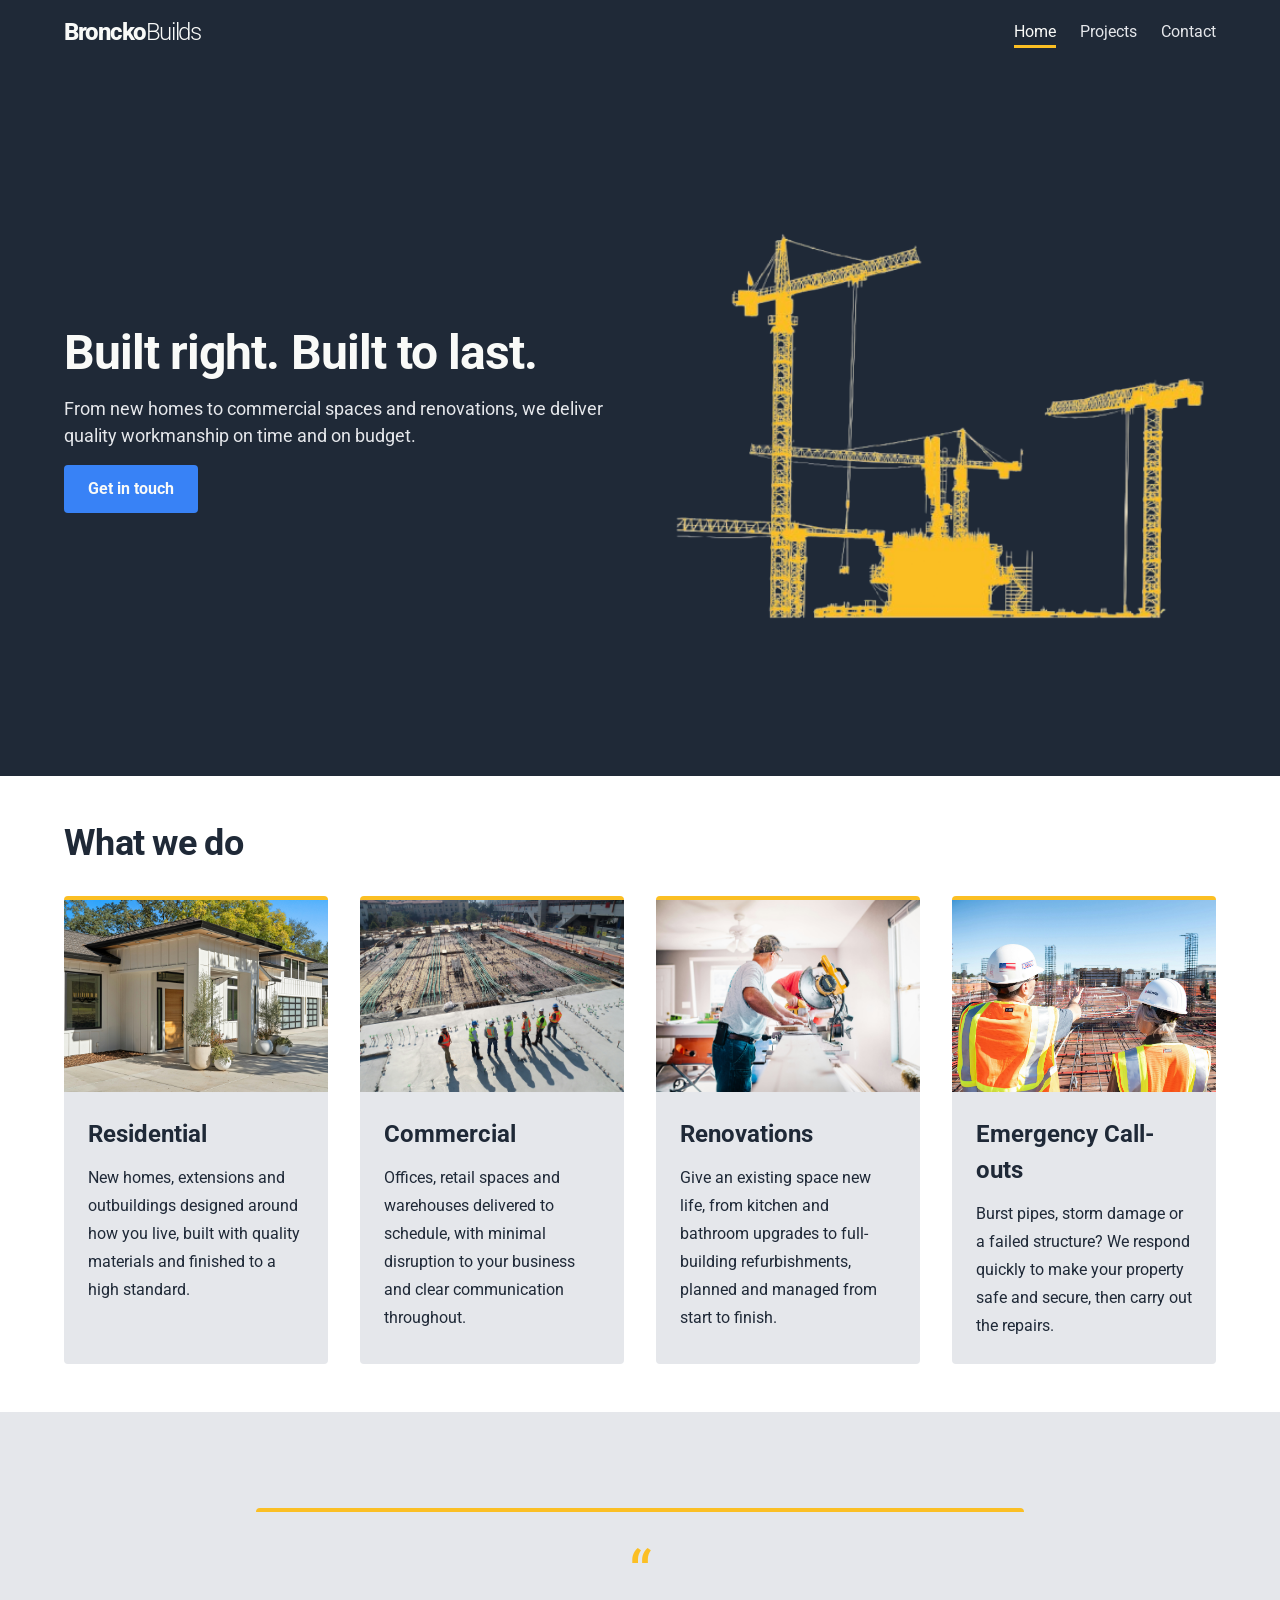
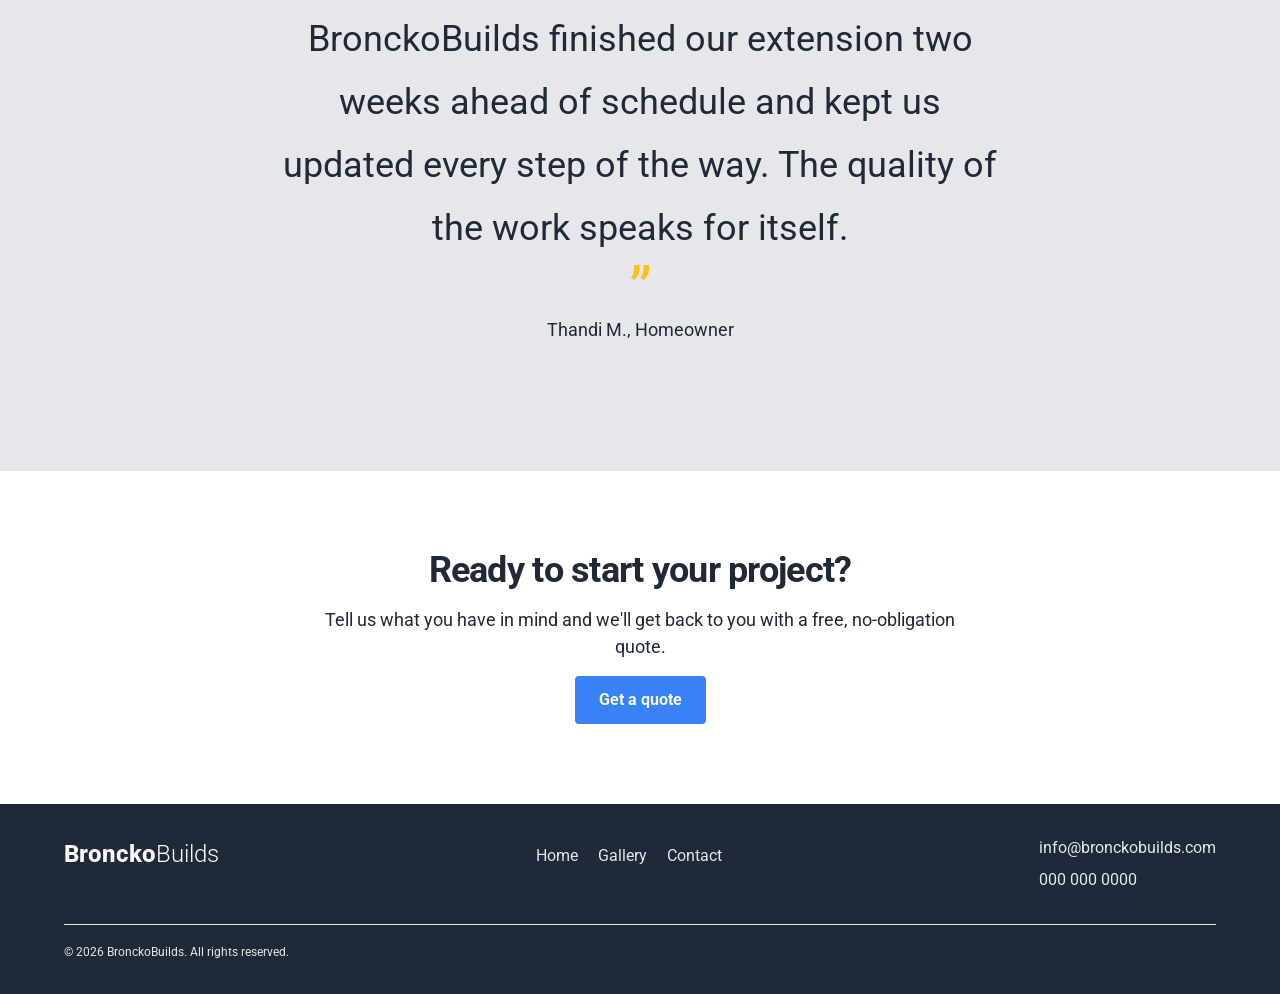
==== commit 85c67d0b: "added another service" ====
--- a/index.html
+++ b/index.html
@@ -67,7 +67,7 @@
       </section>
 
       <section class="services" aria-labelledby="services-title">
-        <h2 id="services-title" class="section-title">What we build</h2>
+        <h2 id="services-title" class="section-title">What we do</h2>
 
         <ul class="service-list">
           <li class="service-card">
@@ -118,6 +118,23 @@
               Give an existing space new life, from kitchen and bathroom
               upgrades to full-building refurbishments, planned and managed from
               start to finish.
+            </p>
+          </li>
+
+          <li class="service-card">
+            <img
+              src="./assets/images/emergency-service-image.jpg"
+              alt="Emergency Image Example"
+              class="service-image"
+              width="400"
+              height="250"
+              loading="lazy"
+            />
+            <h3 class="service-title">Emergency Call-outs</h3>
+            <p class="service-text">
+              Burst pipes, storm damage or a failed structure? We respond
+              quickly to make your property safe and secure, then carry out the
+              repairs.
             </p>
           </li>
         </ul>
